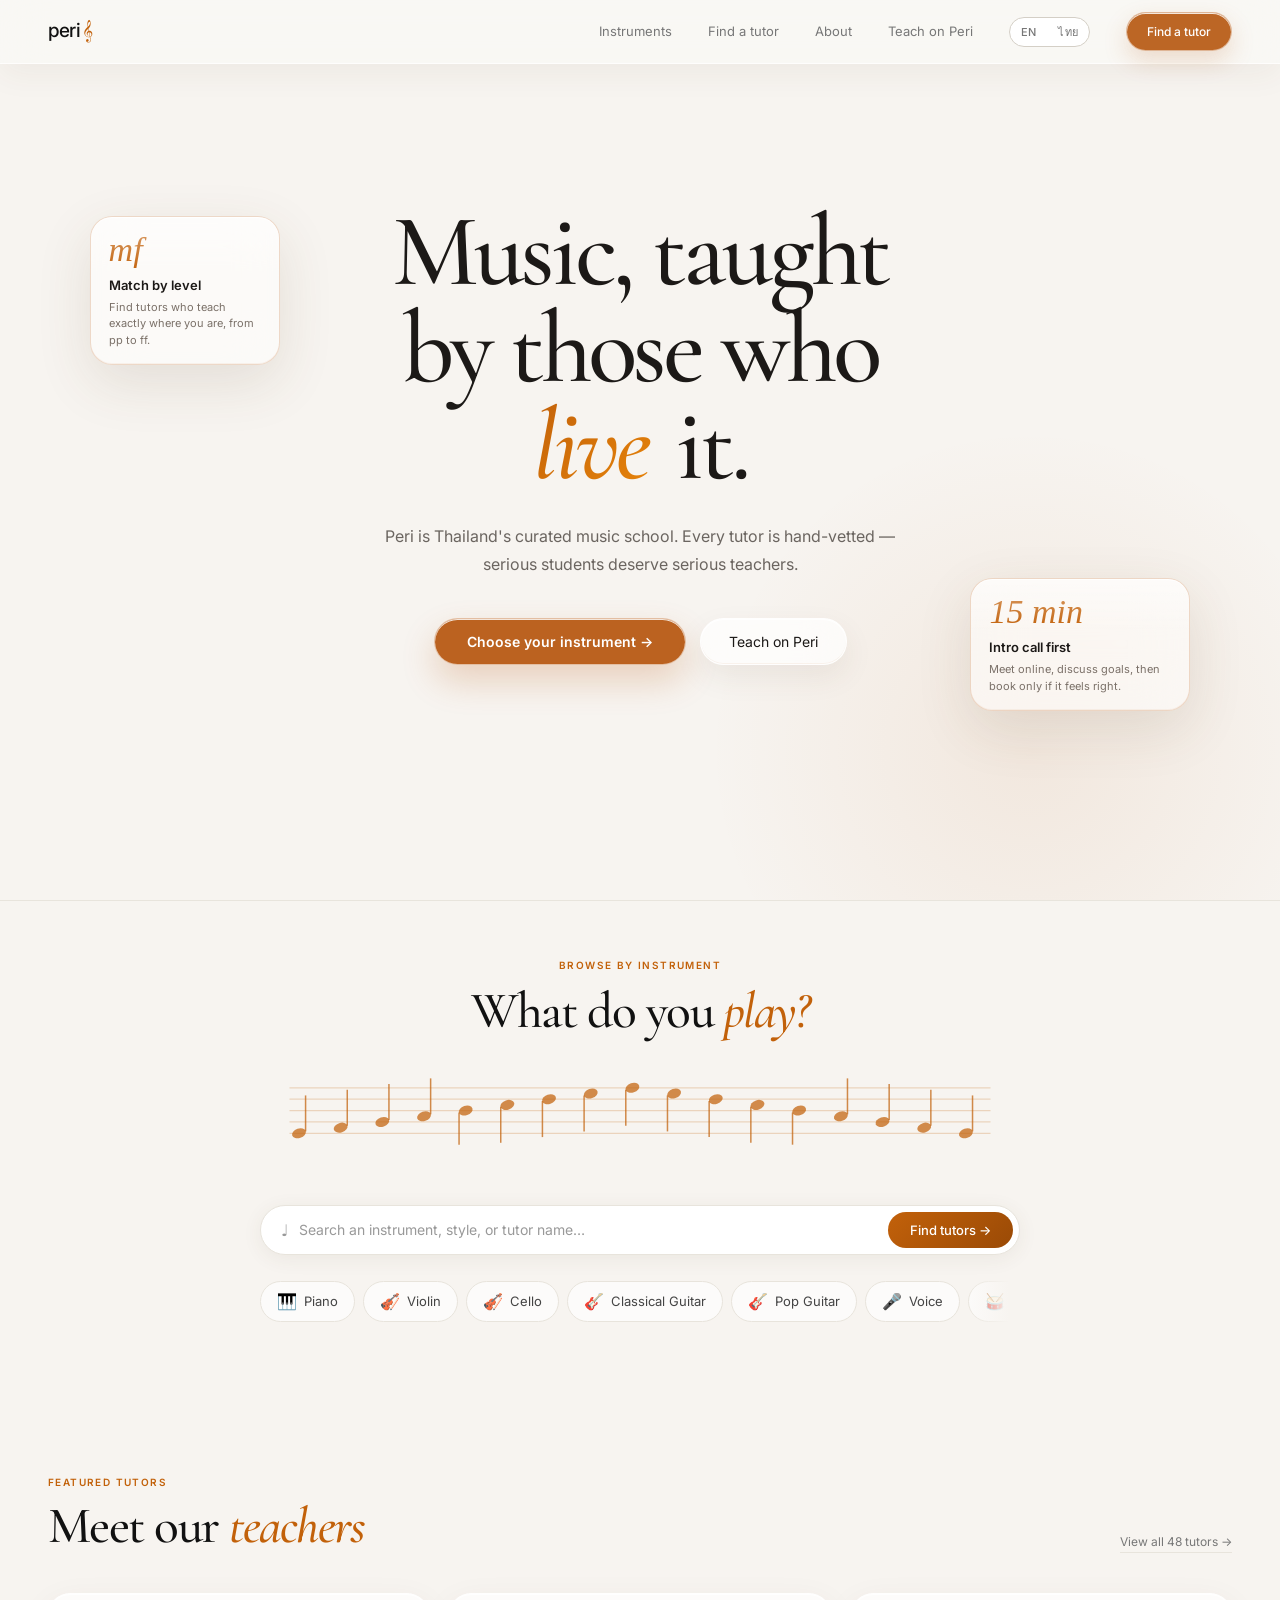
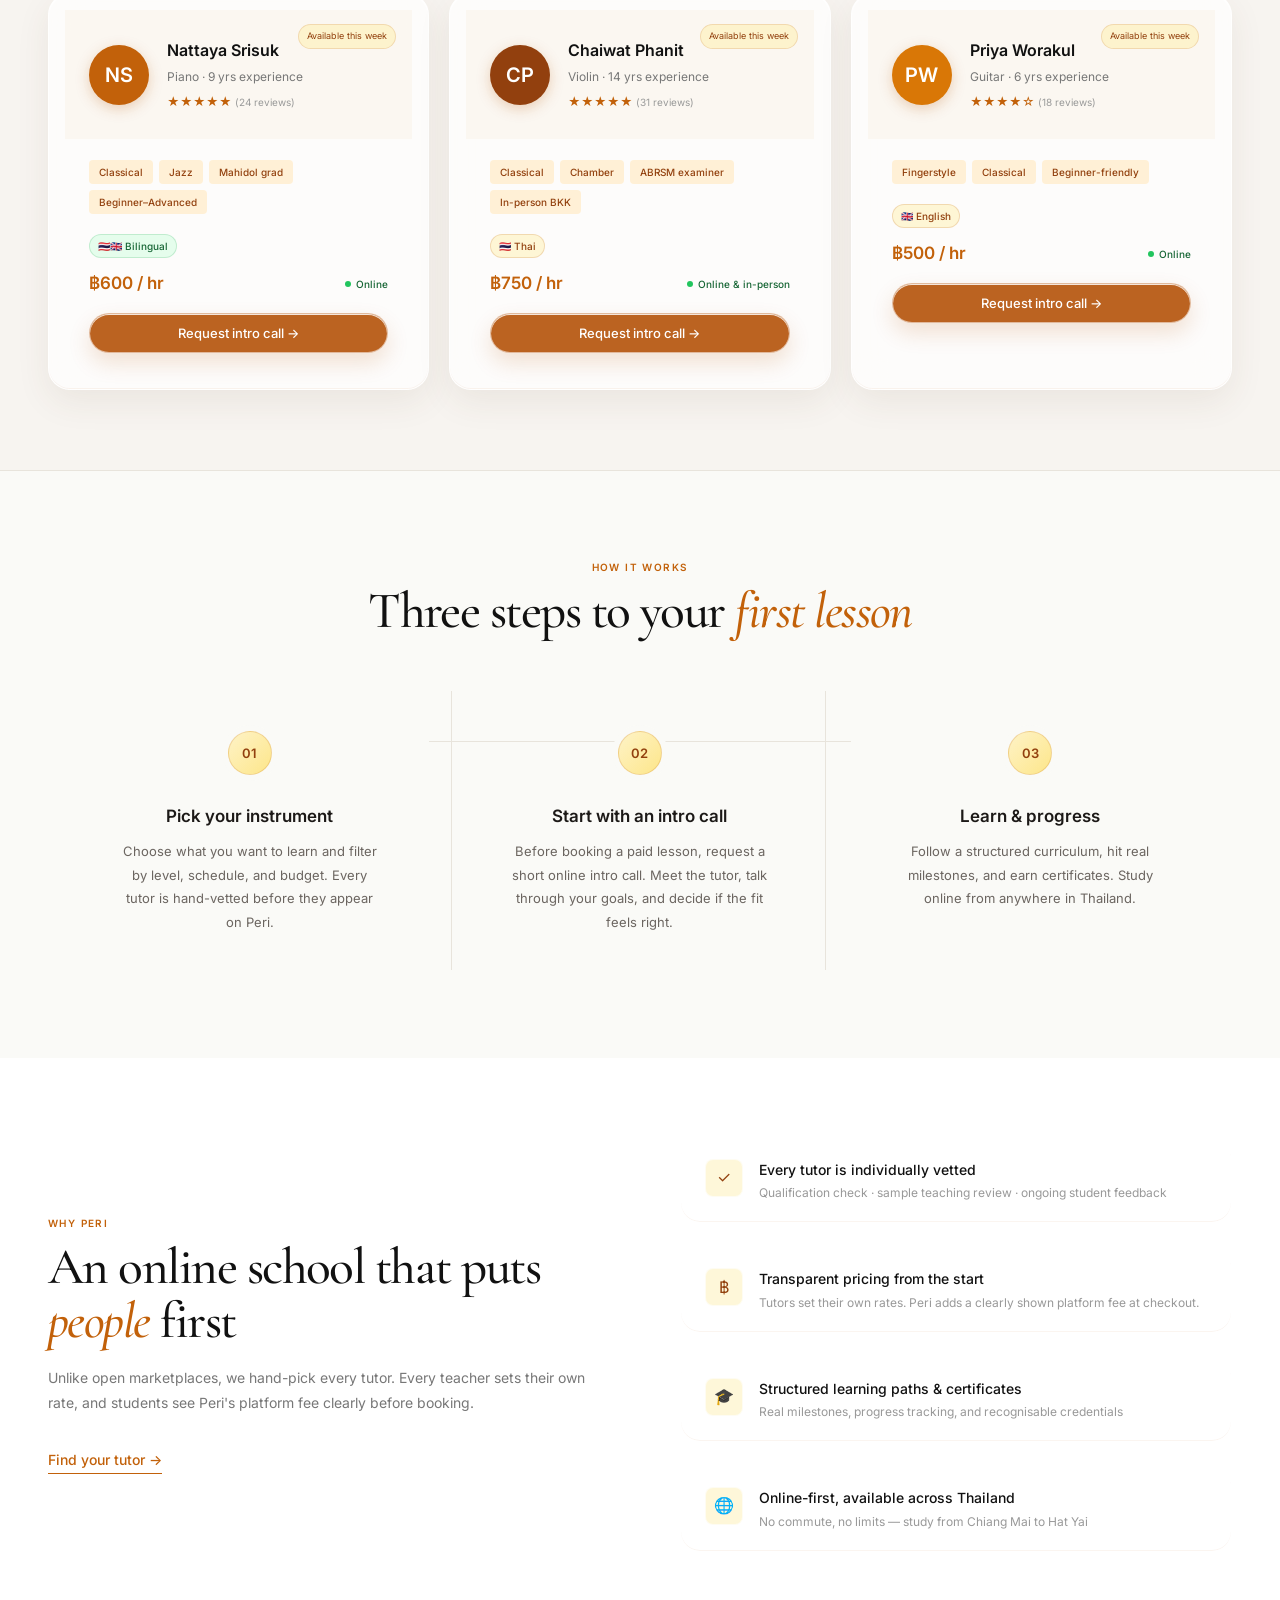
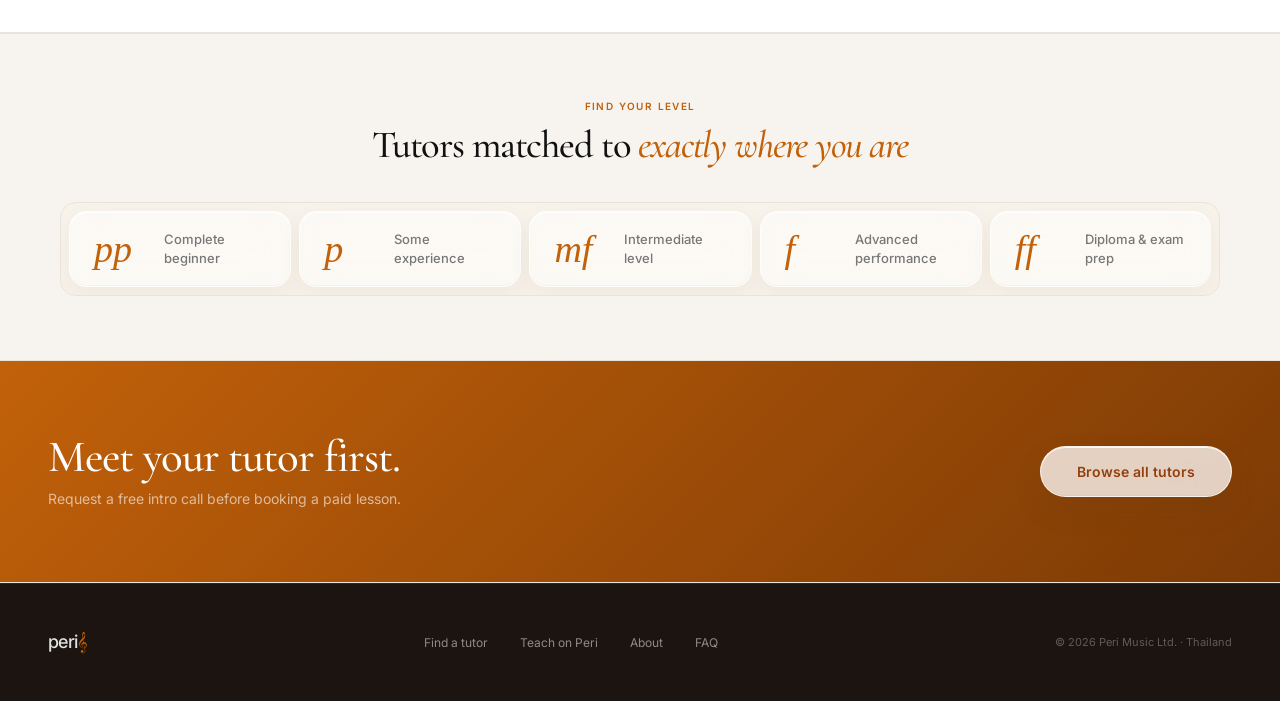
==== Music App/index.html @ 8caa7724 "Add files via upload Initial Peri mockup" ====
<!DOCTYPE html>
<html lang="en">
<head>
  <meta charset="UTF-8"/>
  <meta name="viewport" content="width=device-width, initial-scale=1.0"/>
  <title>Peri — Online Music Tutoring in Thailand</title>
  <link rel="stylesheet" href="peri.css"/>
  <style>

    /* ─── RESET & BASE ─── */
    * { box-sizing: border-box; margin: 0; padding: 0; }
    :root {
      --glass-bg: rgba(255,255,255,0.54);
      --glass-bg-strong: rgba(255,255,255,0.72);
      --glass-border: rgba(255,255,255,0.72);
      --glass-amber: rgba(180,83,9,0.18);
      --glass-shadow: 0 18px 55px rgba(92,64,37,0.12);
      --glass-inner: inset 0 1px 0 rgba(255,255,255,0.84), inset 0 -1px 0 rgba(180,83,9,0.06);
    }

    /* ─── NAV ─── */
    .nav {
      position: fixed; top: 0; left: 0; right: 0; z-index: 100;
      height: 64px; display: flex; align-items: center;
      padding: 0 48px;
      background: rgba(250,250,247,0.70);
      backdrop-filter: blur(22px) saturate(1.25);
      -webkit-backdrop-filter: blur(22px) saturate(1.25);
      border-bottom: 0.5px solid rgba(255,255,255,0.72);
      box-shadow: 0 10px 32px rgba(92,64,37,0.06);
    }
    .nav-inner {
      max-width: 1280px; margin: 0 auto; width: 100%;
      display: flex; align-items: center; gap: 36px;
    }
    .nav-logo {
      font-size: 19px; font-weight: 500; letter-spacing: -0.04em;
      color: var(--dark); margin-right: auto;
      display: flex; align-items: center; gap: 2px;
    }
    .nav-logo .clef { color: var(--amber); }
    .nav-link { font-size: 13px; color: var(--text-3); transition: color 0.15s; }
    .nav-link:hover, .nav-link.active { color: var(--text); }
    .nav-cta {
      font-size: 12px; font-weight: 500; padding: 9px 20px;
      border-radius: 999px; background: rgba(180,83,9,0.88); color: #fff;
      border: 0.5px solid rgba(255,255,255,0.52);
      box-shadow: var(--glass-inner), 0 10px 24px rgba(180,83,9,0.18);
      transition: opacity 0.15s, transform 0.15s;
    }
    .nav-cta:hover { opacity: 0.9; transform: translateY(-1px); }

    /* ─── TUTOR LANGUAGE BADGE ─── */
    .tc-lang-badge {
      display: inline-flex; align-items: center; gap: 4px;
      font-size: 10px; font-weight: 500; padding: 3px 8px;
      border-radius: 999px;
      background: rgba(254,243,199,0.72); color: var(--amber-text);
      border: 0.5px solid rgba(180,83,9,0.18);
    }
    .tc-lang-badge.bilingual { background: rgba(220,252,231,0.72); color: #166534; border-color: rgba(22,163,74,0.18); }

    /* ─── HERO ─── */
    .hero {
      min-height: 100vh;
      background: #F7F4F0;
      display: flex; flex-direction: column;
      position: relative; overflow: hidden;
    }
    /* amber radial glow */
    .hero::after {
      content: '';
      position: absolute; bottom: -200px; right: -100px;
      width: 700px; height: 700px; border-radius: 50%;
      background: radial-gradient(circle, rgba(180,83,9,0.08) 0%, transparent 65%);
      pointer-events: none;
    }
    /* floating note background */
    .hero-notes-bg {
      position: absolute; inset: 0; pointer-events: none; overflow: hidden; z-index: 0;
    }
    .hero-note {
      position: absolute;
      font-family: serif;
      color: #B45309;
      opacity: 0;
      animation: floatNote linear infinite;
      user-select: none;
    }
    @keyframes floatNote {
      0%   { transform: translateY(0)   rotate(0deg);   opacity: 0; }
      10%  { opacity: 1; }
      90%  { opacity: 0.6; }
      100% { transform: translateY(-110vh) rotate(20deg); opacity: 0; }
    }

    .hero-body {
      flex: 1; display: flex; align-items: center; justify-content: center;
      padding: 100px 80px 60px;
      text-align: center;
      position: relative; z-index: 1;
    }
    .hero-content { max-width: 760px; }
    .hero-float {
      position: absolute; z-index: 1;
      background: var(--glass-bg);
      backdrop-filter: blur(26px) saturate(1.28);
      -webkit-backdrop-filter: blur(26px) saturate(1.28);
      border: 0.5px solid rgba(180,83,9,0.2);
      border-radius: 22px;
      padding: 16px 18px;
      box-shadow: var(--glass-shadow), var(--glass-inner);
      color: #1C1917;
      overflow: hidden;
    }
    .hero-float::before {
      content: '';
      position: absolute; inset: 0 0 auto 0; height: 38%;
      background: linear-gradient(180deg, rgba(255,255,255,0.48), rgba(255,255,255,0));
      pointer-events: none;
    }
    .hero-float.one { left: clamp(24px, 7vw, 110px); top: 24%; width: 190px; }
    .hero-float.two { right: clamp(24px, 7vw, 110px); bottom: 21%; width: 220px; }
    .hero-float-k {
      font-family: 'Times New Roman', Times, serif;
      font-size: 34px; color: var(--amber); font-style: italic; line-height: 1;
      margin-bottom: 8px;
    }
    .hero-float-t { font-size: 13px; font-weight: 600; margin-bottom: 3px; }
    .hero-float-d { font-size: 11px; color: #7A7068; line-height: 1.5; }
    .hero-eyebrow {
      display: flex; align-items: center; justify-content: center; gap: 12px;
      font-size: 11px; letter-spacing: 0.18em; text-transform: uppercase;
      color: var(--amber); margin-bottom: 28px;
    }
    .hero-eyebrow-line { width: 32px; height: 1px; background: var(--amber); }
    .hero-h1 {
      font-family: 'Cormorant Garamond', serif;
      font-size: clamp(4rem, 8vw, 7rem);
      font-weight: 500; letter-spacing: -0.04em; line-height: 0.95;
      color: #1C1917; margin-bottom: 28px;
    }
    .hero-sub {
      font-size: 16px; color: #6B6560; line-height: 1.75;
      max-width: 520px; margin: 0 auto 40px;
    }
    .hero-actions { display: flex; gap: 14px; align-items: center; justify-content: center; }
    .hero-btn-primary {
      padding: 14px 32px; background: rgba(180,83,9,0.9); color: #fff;
      border-radius: 999px; font-size: 14px; font-weight: 600;
      border: 0.5px solid rgba(255,255,255,0.58); cursor: pointer; font-family: 'Inter', sans-serif;
      box-shadow: var(--glass-inner), 0 16px 34px rgba(180,83,9,0.22);
      transition: background 0.15s, transform 0.15s, box-shadow 0.15s;
    }
    .hero-btn-primary:hover { background: #92400E; transform: translateY(-2px); box-shadow: var(--glass-inner), 0 20px 42px rgba(180,83,9,0.26); }
    .hero-btn-ghost {
      padding: 14px 28px; color: #1C1917; font-size: 14px;
      border: 0.5px solid var(--glass-border); border-radius: 999px;
      background: var(--glass-bg-strong); cursor: pointer; font-family: 'Inter', sans-serif;
      backdrop-filter: blur(18px) saturate(1.18);
      -webkit-backdrop-filter: blur(18px) saturate(1.18);
      box-shadow: var(--glass-inner), 0 12px 30px rgba(92,64,37,0.08);
      transition: background 0.15s, border-color 0.15s, transform 0.15s;
    }
    .hero-btn-ghost:hover { background: rgba(255,255,255,0.84); border-color: rgba(180,83,9,0.22); transform: translateY(-2px); }
    /* animated stat ticker */
    .hero-proof {
      margin-top: 28px;
      height: 44px;
      position: relative;
      overflow: hidden;
    }
    .stat-slide {
      position: absolute; left: 0; right: 0;
      display: flex; flex-direction: column; align-items: center;
      opacity: 0;
      animation: statCycle 16s infinite;
    }
    .stat-slide:nth-child(1) { animation-delay: 0s; }
    .stat-slide:nth-child(2) { animation-delay: 4s; }
    .stat-slide:nth-child(3) { animation-delay: 8s; }
    .stat-slide:nth-child(4) { animation-delay: 12s; }
    @keyframes statCycle {
      0%   { opacity: 0; transform: translateY(8px); }
      6%   { opacity: 1; transform: translateY(0); }
      22%  { opacity: 1; transform: translateY(0); }
      28%  { opacity: 0; transform: translateY(-8px); }
      100% { opacity: 0; transform: translateY(-8px); }
    }
    .stat-number {
      font-family: 'Cormorant Garamond', serif;
      font-size: 1.5rem; font-weight: 600; letter-spacing: -0.03em;
      color: var(--amber); line-height: 1;
    }
    .stat-label {
      font-size: 10px; color: var(--text-4);
      letter-spacing: 0.09em; text-transform: uppercase; margin-top: 3px;
    }

    /* ─── DYNAMICS STRIP ─── */
    .dyn-strip {
      display: flex; border-bottom: 0.5px solid var(--border);
      background: #F7F2EA;
      padding: 8px;
      gap: 8px;
    }
    .dyn {
      flex: 1; padding: 18px 24px;
      border: 0.5px solid var(--glass-border);
      border-radius: 18px;
      background: var(--glass-bg);
      backdrop-filter: blur(18px) saturate(1.18);
      -webkit-backdrop-filter: blur(18px) saturate(1.18);
      box-shadow: var(--glass-inner), 0 8px 22px rgba(92,64,37,0.05);
      display: flex; align-items: center; gap: 28px;
      text-decoration: none; color: inherit;
      transition: background 0.15s, transform 0.15s, border-color 0.15s;
      cursor: pointer;
    }
    .dyn:hover { background: rgba(255,255,255,0.78); border-color: rgba(180,83,9,0.24); transform: translateY(-2px); }
    .dyn-mark {
      font-family: 'Times New Roman', Times, serif;
      font-size: 38px; font-weight: 400; color: var(--amber); font-style: italic; min-width: 42px;
      line-height: 1;
    }
    .dyn-text { font-size: 13px; font-weight: 500; color: var(--text-3); line-height: 1.45; }

    /* ─── SECTION STRUCTURE ─── */
    .s { padding: 80px 48px; }
    .s-sm { padding: 48px 48px; }
    .wrap { max-width: 1280px; margin: 0 auto; }
    .s-label {
      font-size: 10px; font-weight: 600; letter-spacing: 0.14em;
      text-transform: uppercase; color: var(--amber); margin-bottom: 10px;
    }
    .s-title {
      font-family: 'Cormorant Garamond', serif;
      font-size: clamp(2.4rem, 4vw, 3.4rem);
      font-weight: 500; letter-spacing: -0.03em; line-height: 1.05;
    }
    .s-title em { font-style: italic; color: var(--amber); }
    .s-head {
      display: flex; justify-content: space-between; align-items: flex-end;
      margin-bottom: 40px;
    }
    .s-link {
      font-size: 12px; color: var(--text-3); border-bottom: 0.5px solid var(--border);
      padding-bottom: 1px; transition: color 0.15s, border-color 0.15s;
    }
    .s-link:hover { color: var(--amber); border-color: var(--amber); }

    /* ─── INSTRUMENT SEARCH ─── */
    .inst-search-wrap {
      display: flex; align-items: center;
      background: #fff;
      border: 1px solid var(--border);
      border-radius: 999px;
      padding: 6px 6px 6px 20px;
      gap: 10px;
      box-shadow: 0 4px 20px rgba(92,64,37,0.07);
      transition: border-color 0.2s, box-shadow 0.2s;
      margin-bottom: 22px;
    }
    .inst-search-wrap:focus-within {
      border-color: var(--amber);
      box-shadow: 0 4px 24px rgba(180,83,9,0.12);
    }
    .inst-search-icon {
      font-size: 16px; color: var(--text-4); flex-shrink: 0; line-height: 1;
    }
    .inst-search-input {
      flex: 1; border: none; outline: none; background: transparent;
      font-size: 14px; font-family: 'Inter', sans-serif;
      color: var(--text);
    }
    .inst-search-input::placeholder { color: var(--text-4); }
    .inst-search-btn {
      padding: 10px 22px; border-radius: 999px;
      background: linear-gradient(135deg, #C2610A 0%, #9A4A06 100%); color: #fff;
      font-size: 13px; font-weight: 500; font-family: 'Inter', sans-serif;
      border: none; cursor: pointer; white-space: nowrap;
      transition: all 0.15s;
      flex-shrink: 0;
    }
    .inst-search-btn:hover { background: linear-gradient(135deg, #9A4A06 0%, #7A3804 100%); transform: scale(1.02); }

    /* ─── MUSIC STAFF DECORATION ─── */
    .staff-deco {
      margin: 0 0 30px;
      overflow: visible;
    }
    .staff-note {
      animation: noteBob 2.6s ease-in-out infinite;
      transform-origin: center bottom;
    }
    .staff-note.n1  { animation-delay: 0.00s; }
    .staff-note.n2  { animation-delay: 0.18s; }
    .staff-note.n3  { animation-delay: 0.36s; }
    .staff-note.n4  { animation-delay: 0.54s; }
    .staff-note.n5  { animation-delay: 0.72s; }
    .staff-note.n6  { animation-delay: 0.90s; }
    .staff-note.n7  { animation-delay: 1.08s; }
    .staff-note.n8  { animation-delay: 1.26s; }
    .staff-note.n9  { animation-delay: 1.44s; }
    .staff-note.n10 { animation-delay: 1.62s; }
    .staff-note.n11 { animation-delay: 1.80s; }
    .staff-note.n12 { animation-delay: 1.98s; }
    .staff-note.n13 { animation-delay: 2.16s; }
    .staff-note.n14 { animation-delay: 2.34s; }
    .staff-note.n15 { animation-delay: 2.52s; }
    .staff-note.n16 { animation-delay: 2.70s; }
    .staff-note.n17 { animation-delay: 2.88s; }
    @keyframes noteBob {
      0%, 100% { transform: translateY(0px); }
      50%       { transform: translateY(-4px); }
    }

    /* instrument emoji slidebar */
    .inst-slide-outer {
      position: relative;
    }
    .inst-slide-outer::before,
    .inst-slide-outer::after {
      content: '';
      position: absolute; top: 0; bottom: 0; width: 56px;
      pointer-events: none; z-index: 2;
      transition: opacity 0.2s;
    }
    .inst-slide-outer::before {
      left: 0;
      background: linear-gradient(to right, #F7F4F0 20%, transparent);
      opacity: 0;
    }
    .inst-slide-outer::after {
      right: 0;
      background: linear-gradient(to left, #F7F4F0 20%, transparent);
      opacity: 0;
    }
    .inst-slide-outer.fade-left::before  { opacity: 1; }
    .inst-slide-outer.fade-right::after  { opacity: 1; }
    .inst-slide {
      display: flex; gap: 8px;
      overflow-x: auto; padding: 4px 0 8px;
      scrollbar-width: none;
      cursor: grab;
      user-select: none;
    }
    .inst-slide::-webkit-scrollbar { display: none; }
    .inst-slide:active { cursor: grabbing; }
    .inst-chip {
      display: flex; align-items: center; gap: 7px;
      padding: 9px 16px; border-radius: 999px;
      border: 1px solid var(--border);
      background: rgba(255,255,255,0.7);
      font-size: 13px; font-family: 'Inter', sans-serif;
      color: var(--text-2); white-space: nowrap;
      text-decoration: none;
      transition: background 0.16s, border-color 0.16s, transform 0.16s, box-shadow 0.16s;
      flex-shrink: 0;
    }
    .inst-chip:hover {
      background: #fff;
      border-color: rgba(180,83,9,0.28);
      transform: translateY(-2px);
      box-shadow: 0 6px 18px rgba(180,83,9,0.09);
      color: var(--text);
    }
    .inst-chip-emoji { font-size: 16px; line-height: 1; }

    /* ─── TUTOR CARDS ─── */
    .tutors-grid {
      display: grid; grid-template-columns: repeat(3, 1fr); gap: 20px;
    }
    .tc {
      background: var(--glass-bg-strong);
      border: 0.5px solid var(--glass-border);
      border-radius: 22px; overflow: hidden;
      cursor: pointer; display: block;
      transition: transform 0.2s, box-shadow 0.2s, border-color 0.2s;
      backdrop-filter: blur(18px) saturate(1.18);
      -webkit-backdrop-filter: blur(18px) saturate(1.18);
      box-shadow: var(--glass-inner), 0 12px 34px rgba(92,64,37,0.08);
    }
    .tc:hover {
      transform: translateY(-5px);
      box-shadow: var(--glass-inner), 0 22px 50px rgba(92,64,37,0.14);
      border-color: rgba(180,83,9,0.28);
    }
    .tc-head {
      background: rgba(249,244,236,0.66);
      padding: 28px 24px;
      border-bottom: 0.5px solid rgba(255,255,255,0.62);
      display: flex; align-items: center; gap: 18px;
      position: relative;
    }
    .tc-head::after {
      content: 'Available this week';
      position: absolute; top: 14px; right: 16px;
      font-size: 9px; color: var(--amber-text);
      background: rgba(254,243,199,0.85);
      border: 0.5px solid rgba(180,83,9,0.16);
      border-radius: 999px; padding: 4px 8px;
    }
    .tc-av {
      width: 60px; height: 60px; border-radius: 50%;
      background: var(--amber); color: #fff;
      display: flex; align-items: center; justify-content: center;
      font-size: 20px; font-weight: 600; flex-shrink: 0;
      box-shadow: 0 4px 14px rgba(180,83,9,0.25);
    }
    .tc-headinfo {}
    .tc-name {
      font-size: 16px; font-weight: 600; color: var(--text);
      margin-bottom: 3px;
    }
    .tc-inst-label { font-size: 12px; color: var(--text-3); margin-bottom: 6px; }
    .tc-stars { font-size: 12px; color: var(--amber); }
    .tc-reviews { font-size: 10px; color: var(--text-4); }
    .tc-body { padding: 20px 24px; }
    .tc-tags { display: flex; gap: 6px; flex-wrap: wrap; margin-bottom: 18px; }
    .tc-tag {
      font-size: 10px; padding: 4px 10px; border-radius: 4px;
      background: var(--amber-pale); color: var(--amber-text); font-weight: 500;
    }
    .tc-footer {
      display: flex; justify-content: space-between; align-items: center;
    }
    .tc-price { font-size: 17px; font-weight: 600; color: var(--amber); }
    .tc-pill {
      display: flex; align-items: center; gap: 5px;
      font-size: 10px; color: #166534; font-weight: 500;
    }
    .tc-dot { width: 6px; height: 6px; border-radius: 50%; background: #22C55E; }
    .tc-cta {
      display: block; width: 100%; margin-top: 16px; padding: 11px;
      background: rgba(180,83,9,0.9); color: #fff; border-radius: 999px;
      font-size: 13px; font-weight: 500; text-align: center;
      border: 0.5px solid rgba(255,255,255,0.55); cursor: pointer; font-family: 'Inter', sans-serif;
      box-shadow: var(--glass-inner), 0 10px 22px rgba(180,83,9,0.16);
      transition: opacity 0.15s, transform 0.15s;
    }
    .tc-cta:hover { opacity: 0.92; transform: translateY(-1px); }

    /* hidden tutor card */
    .tc[data-hidden="true"] { display: none; }

    /* ─── HOW IT WORKS ─── */
    .how-section {
      background: var(--bg); padding: 88px 48px;
      text-align: center;
    }
    .how-section .wrap { max-width: 1120px; }
    .how-section .s-label { text-align: center; }
    .how-section .s-title { text-align: center; }
    .how-grid {
      display: grid; grid-template-columns: repeat(3,1fr); gap: 2px;
      margin: 52px auto 0;
      position: relative;
    }
    .how-grid::before {
      content: '';
      position: absolute; top: 50px; left: calc(33.33% - 24px); right: calc(33.33% - 24px);
      height: 1px; background: var(--border);
      pointer-events: none;
    }
    .hc {
      padding: 40px 32px 36px;
      background: transparent;
      text-align: center;
      display: flex; flex-direction: column; align-items: center; justify-content: flex-start;
      transition: transform 0.2s;
    }
    .hc:hover { transform: translateY(-4px); }
    .hc-num {
      width: 44px; height: 44px;
      display: flex; align-items: center; justify-content: center;
      font-family: 'Inter', sans-serif;
      font-size: 13px; font-weight: 600; color: var(--amber-text);
      background: linear-gradient(135deg, #FEF3C7, #FDE68A);
      border: 1px solid rgba(180,83,9,0.18);
      border-radius: 999px;
      line-height: 1; margin: 0 auto 28px;
      position: relative; z-index: 1;
      box-shadow: 0 0 0 6px var(--bg);
    }
    .hc-title { font-size: 17px; font-weight: 600; color: #1C1917; margin-bottom: 10px; }
    .hc-body { font-size: 13px; color: #6B6560; line-height: 1.8; max-width: 260px; margin: 0 auto; }

    /* ─── WHY PERI ─── */
    .why-cards { display: flex; flex-direction: column; gap: 12px; }
    .why-card {
      background: var(--glass-bg-strong); border: 0.5px solid var(--glass-border);
      border-radius: 20px; padding: 20px 24px;
      display: flex; gap: 16px; align-items: flex-start;
      backdrop-filter: blur(16px) saturate(1.16);
      -webkit-backdrop-filter: blur(16px) saturate(1.16);
      box-shadow: var(--glass-inner);
      transition: border-color 0.18s, box-shadow 0.18s, transform 0.18s;
    }
    .why-card:hover { border-color: rgba(180,83,9,0.25); box-shadow: var(--glass-inner), 0 14px 30px rgba(92,64,37,0.09); transform: translateY(-2px); }
    .why-icon {
      width: 38px; height: 38px; border-radius: 8px;
      background: rgba(254,243,199,0.68); color: var(--amber-text);
      border: 0.5px solid rgba(255,255,255,0.66);
      display: flex; align-items: center; justify-content: center;
      font-size: 16px; flex-shrink: 0;
    }
    .why-t { font-size: 14px; font-weight: 500; margin-bottom: 3px; }
    .why-d { font-size: 12px; color: var(--text-4); line-height: 1.5; }
    .why-layout {
      display: grid; grid-template-columns: 1fr 1fr; gap: 80px; align-items: center;
    }

    /* ─── CTA BAND ─── */
    .cta-band {
      background: linear-gradient(135deg, #C2610A 0%, #7C3A05 100%); padding: 72px 48px;
    }
    .cta-inner {
      max-width: 1280px; margin: 0 auto;
      display: flex; align-items: center; justify-content: space-between; gap: 48px;
    }
    .cta-t {
      font-family: 'Cormorant Garamond', serif;
      font-size: clamp(2rem, 3.5vw, 2.8rem);
      font-weight: 500; color: #fff; letter-spacing: -0.02em; line-height: 1.1;
    }
    .cta-s { font-size: 14px; color: rgba(255,255,255,0.6); margin-top: 6px; }
    .cta-btn {
      padding: 16px 36px; background: rgba(255,255,255,0.76); color: var(--amber-text);
      border-radius: 999px; font-size: 14px; font-weight: 600; white-space: nowrap;
      border: 0.5px solid rgba(255,255,255,0.72); cursor: pointer; font-family: 'Inter', sans-serif;
      flex-shrink: 0; transition: opacity 0.15s, transform 0.15s;
      backdrop-filter: blur(18px) saturate(1.18);
      -webkit-backdrop-filter: blur(18px) saturate(1.18);
      box-shadow: var(--glass-inner), 0 14px 30px rgba(92,64,37,0.12);
    }
    .cta-btn:hover { opacity: 0.92; transform: translateY(-2px); }

    /* ─── FOOTER ─── */
    footer {
      background: #1C1410; padding: 44px 48px;
      border-top: 0.5px solid rgba(255,255,255,0.08);
    }
    .footer-inner {
      max-width: 1280px; margin: 0 auto;
      display: flex; justify-content: space-between; align-items: center; gap: 24px;
      flex-wrap: wrap;
    }
    .foot-logo { font-size: 18px; font-weight: 500; letter-spacing: -0.04em; color: rgba(255,255,255,0.88); }
    .foot-logo .clef { color: var(--amber); }
    .foot-links { display: flex; gap: 32px; }
    .foot-link { font-size: 12px; color: rgba(255,255,255,0.5); transition: color 0.15s; }
    .foot-link:hover { color: rgba(255,255,255,0.88); }
    .foot-copy { font-size: 11px; color: rgba(255,255,255,0.3); }

    /* ─── RESPONSIVE ─── */
    @media (max-width: 1000px) {
      .hero-h1 { font-size: clamp(3rem, 7vw, 5rem); }
      .hero-float { display: none; }
    }
    @media (max-width: 900px) {
      .tutors-grid { grid-template-columns: 1fr 1fr; }
      .how-grid { grid-template-columns: 1fr; }
      .hc { border-right: 0.5px solid var(--border); }
      .why-layout { grid-template-columns: 1fr; gap: 40px; }
      .cta-inner { flex-direction: column; align-items: flex-start; }
    }
    @media (max-width: 600px) {
      .s { padding: 56px 24px; }
      .hero-body { padding: 90px 24px 40px; }
      .hero-actions { flex-direction: column; align-items: stretch; }
      .hero-btn-primary, .hero-btn-ghost { width: 100%; }
      .dyn-strip { flex-direction: column; padding: 8px 24px; }
      .tutors-grid { grid-template-columns: 1fr; }
    }
  </style>
</head>
<body>

<!-- NAV -->
<nav class="nav" id="mainNav">
  <div class="nav-inner">
    <a href="index.html" class="nav-logo">peri<span class="clef">𝄞</span></a>
    <a href="tutors.html" class="nav-link" data-lang="nav.instru">Instruments</a>
    <a href="tutors.html" class="nav-link" data-lang="nav.tutors">Tutors</a>
    <a href="about.html" class="nav-link" data-lang="nav.about">About</a>
    <a href="teach.html" class="nav-link" data-lang="nav.teach">Teach on Peri</a>
    <div class="lang-toggle">
      <button class="lang-btn active" data-lang-switcher="en" onclick="window.Peri.setLang('en')">EN</button>
      <button class="lang-btn" data-lang-switcher="th" onclick="window.Peri.setLang('th')">ไทย</button>
    </div>
    <a href="tutors.html" class="nav-cta" data-lang="nav.cta.alt">Find a tutor</a>
  </div>
</nav>

<!-- ═══ HERO ═══ -->
<section class="hero">
  <div class="hero-notes-bg" id="heroBg"></div>
  <div class="hero-float one">
    <div class="hero-float-k" data-lang="idx.float1.k">mf</div>
    <div class="hero-float-t" data-lang="idx.float1.t">Match by level</div>
    <div class="hero-float-d" data-lang="idx.float1.d">Find tutors who teach exactly where you are, from pp to ff.</div>
  </div>
  <div class="hero-float two">
    <div class="hero-float-k" data-lang="idx.float2.k">15 min</div>
    <div class="hero-float-t" data-lang="idx.float2.t">Intro call first</div>
    <div class="hero-float-d" data-lang="idx.float2.d">Meet online, discuss goals, then book only if it feels right.</div>
  </div>
  <div class="hero-body">
    <div class="hero-content">
      <h1 class="hero-h1" data-lang-html="idx.hero.h1">
        Music, taught<br/>by those who<br/><em style="background: linear-gradient(135deg, #C2610A, #E8850A); -webkit-background-clip: text; -webkit-text-fill-color: transparent; background-clip: text; font-style: italic;">live</em> it.
      </h1>
      <p class="hero-sub" data-lang="idx.hero.sub">
        Peri is Thailand's curated music school. Every tutor is hand-vetted — serious students deserve serious teachers.
      </p>
      <div class="hero-actions">
        <button class="hero-btn-primary" onclick="location.href='tutors.html'" data-lang="idx.hero.cta1">Choose your instrument →</button>
        <button class="hero-btn-ghost" onclick="location.href='teach.html'" data-lang="idx.hero.cta2">Teach on Peri</button>
      </div>
      <div class="hero-proof">
        <div class="stat-slide">
          <span class="stat-number" data-lang="idx.stat1.n">11</span>
          <span class="stat-label" data-lang="idx.stat1.l">instruments offered</span>
        </div>
        <div class="stat-slide">
          <span class="stat-number" data-lang="idx.stat2.n">100%</span>
          <span class="stat-label" data-lang="idx.stat2.l">tutors hand-vetted</span>
        </div>
        <div class="stat-slide">
          <span class="stat-number" data-lang="idx.stat3.n">15 min</span>
          <span class="stat-label" data-lang="idx.stat3.l">free intro call, no commitment</span>
        </div>
        <div class="stat-slide">
          <span class="stat-number" data-lang="idx.stat4.n">pp → ff</span>
          <span class="stat-label" data-lang="idx.stat4.l">matched to your level</span>
        </div>
      </div>
    </div>
  </div>

</section>


<!-- ═══ INSTRUMENTS ═══ -->
<section id="instruments" style="padding: 56px 48px 64px; background: #F7F4F0; border-top: 0.5px solid var(--border);">
  <div class="wrap" style="max-width: 760px; text-align: center;">
    <p class="s-label" style="margin-bottom:12px;" data-lang="idx.inst.label">Browse by instrument</p>
    <h2 class="s-title" style="margin-bottom:28px;" data-lang-html="idx.inst.title">What do you <em>play?</em></h2>

    <!-- Music Staff -->
    <div class="staff-deco" aria-hidden="true">
      <!--
        Staff layout (treble clef):
          Line 5 (top) = F5  y=22
          Space 4      = E5  y=28
          Line 4       = D5  y=34
          Space 3      = C5  y=40
          Line 3 (mid) = B4  y=46
          Space 2      = A4  y=52
          Line 2       = G4  y=58  ← treble clef G-loop wraps here
          Space 1      = F4  y=64
          Line 1 (bot) = E4  y=70
        Stem UP  (note on/below G line): right side, going up 42px
        Stem DOWN (note above G line):   left side, going down 42px
      -->
      <svg viewBox="0 0 760 114" xmlns="http://www.w3.org/2000/svg"
           style="width:100%;max-width:720px;height:auto;display:block;margin:0 auto;">

        <!-- ── 5 staff lines ── -->
        <g stroke="#C2610A" stroke-width="1.4" opacity="0.22">
          <line x1="10" y1="22" x2="750" y2="22"/>
          <line x1="10" y1="34" x2="750" y2="34"/>
          <line x1="10" y1="46" x2="750" y2="46"/>
          <line x1="10" y1="58" x2="750" y2="58"/>
          <line x1="10" y1="70" x2="750" y2="70"/>
        </g>


        <!--
          17 notes: E4 ascending stepwise to F5 (peak) then back down to E4
          Stem rule: y > 46 (below middle B4 line) → UP from right side
                     y ≤ 46 (on/above middle)       → DOWN from left side
          x spacing: ~44px apart, x=20 to x=724
        -->

        <!-- n1: E4 (line 1, y=70) → stem UP -->
        <g class="staff-note n1">
          <ellipse cx="20"  cy="70" rx="7.5" ry="5" fill="#C2610A" opacity="0.72" transform="rotate(-18,20,70)"/>
          <line x1="27"  y1="68" x2="27"  y2="30" stroke="#C2610A" stroke-width="1.6" opacity="0.72"/>
        </g>
        <!-- n2: F4 (space 1, y=64) → stem UP -->
        <g class="staff-note n2">
          <ellipse cx="64"  cy="64" rx="7.5" ry="5" fill="#C2610A" opacity="0.72" transform="rotate(-18,64,64)"/>
          <line x1="71"  y1="62" x2="71"  y2="24" stroke="#C2610A" stroke-width="1.6" opacity="0.72"/>
        </g>
        <!-- n3: G4 (line 2, y=58) → stem UP -->
        <g class="staff-note n3">
          <ellipse cx="108" cy="58" rx="7.5" ry="5" fill="#C2610A" opacity="0.72" transform="rotate(-18,108,58)"/>
          <line x1="115" y1="56" x2="115" y2="18" stroke="#C2610A" stroke-width="1.6" opacity="0.72"/>
        </g>
        <!-- n4: A4 (space 2, y=52) → stem UP -->
        <g class="staff-note n4">
          <ellipse cx="152" cy="52" rx="7.5" ry="5" fill="#C2610A" opacity="0.72" transform="rotate(-18,152,52)"/>
          <line x1="159" y1="50" x2="159" y2="12" stroke="#C2610A" stroke-width="1.6" opacity="0.72"/>
        </g>
        <!-- n5: B4 (line 3/middle, y=46) → stem DOWN -->
        <g class="staff-note n5">
          <ellipse cx="196" cy="46" rx="7.5" ry="5" fill="#C2610A" opacity="0.72" transform="rotate(-18,196,46)"/>
          <line x1="189" y1="48" x2="189" y2="82" stroke="#C2610A" stroke-width="1.6" opacity="0.72"/>
        </g>
        <!-- n6: C5 (space 3, y=40) → stem DOWN -->
        <g class="staff-note n6">
          <ellipse cx="240" cy="40" rx="7.5" ry="5" fill="#C2610A" opacity="0.72" transform="rotate(-18,240,40)"/>
          <line x1="233" y1="42" x2="233" y2="80" stroke="#C2610A" stroke-width="1.6" opacity="0.72"/>
        </g>
        <!-- n7: D5 (line 4, y=34) → stem DOWN -->
        <g class="staff-note n7">
          <ellipse cx="284" cy="34" rx="7.5" ry="5" fill="#C2610A" opacity="0.72" transform="rotate(-18,284,34)"/>
          <line x1="277" y1="36" x2="277" y2="74" stroke="#C2610A" stroke-width="1.6" opacity="0.72"/>
        </g>
        <!-- n8: E5 (space 4, y=28) → stem DOWN -->
        <g class="staff-note n8">
          <ellipse cx="328" cy="28" rx="7.5" ry="5" fill="#C2610A" opacity="0.72" transform="rotate(-18,328,28)"/>
          <line x1="321" y1="30" x2="321" y2="68" stroke="#C2610A" stroke-width="1.6" opacity="0.72"/>
        </g>
        <!-- n9: F5 (line 5/top, y=22) → stem DOWN — the peak! -->
        <g class="staff-note n9">
          <ellipse cx="372" cy="22" rx="7.5" ry="5" fill="#C2610A" opacity="0.72" transform="rotate(-18,372,22)"/>
          <line x1="365" y1="24" x2="365" y2="62" stroke="#C2610A" stroke-width="1.6" opacity="0.72"/>
        </g>
        <!-- n10: E5 (space 4, y=28) → stem DOWN -->
        <g class="staff-note n10">
          <ellipse cx="416" cy="28" rx="7.5" ry="5" fill="#C2610A" opacity="0.72" transform="rotate(-18,416,28)"/>
          <line x1="409" y1="30" x2="409" y2="68" stroke="#C2610A" stroke-width="1.6" opacity="0.72"/>
        </g>
        <!-- n11: D5 (line 4, y=34) → stem DOWN -->
        <g class="staff-note n11">
          <ellipse cx="460" cy="34" rx="7.5" ry="5" fill="#C2610A" opacity="0.72" transform="rotate(-18,460,34)"/>
          <line x1="453" y1="36" x2="453" y2="74" stroke="#C2610A" stroke-width="1.6" opacity="0.72"/>
        </g>
        <!-- n12: C5 (space 3, y=40) → stem DOWN -->
        <g class="staff-note n12">
          <ellipse cx="504" cy="40" rx="7.5" ry="5" fill="#C2610A" opacity="0.72" transform="rotate(-18,504,40)"/>
          <line x1="497" y1="42" x2="497" y2="80" stroke="#C2610A" stroke-width="1.6" opacity="0.72"/>
        </g>
        <!-- n13: B4 (line 3/middle, y=46) → stem DOWN -->
        <g class="staff-note n13">
          <ellipse cx="548" cy="46" rx="7.5" ry="5" fill="#C2610A" opacity="0.72" transform="rotate(-18,548,46)"/>
          <line x1="541" y1="48" x2="541" y2="82" stroke="#C2610A" stroke-width="1.6" opacity="0.72"/>
        </g>
        <!-- n14: A4 (space 2, y=52) → stem UP -->
        <g class="staff-note n14">
          <ellipse cx="592" cy="52" rx="7.5" ry="5" fill="#C2610A" opacity="0.72" transform="rotate(-18,592,52)"/>
          <line x1="599" y1="50" x2="599" y2="12" stroke="#C2610A" stroke-width="1.6" opacity="0.72"/>
        </g>
        <!-- n15: G4 (line 2, y=58) → stem UP -->
        <g class="staff-note n15">
          <ellipse cx="636" cy="58" rx="7.5" ry="5" fill="#C2610A" opacity="0.72" transform="rotate(-18,636,58)"/>
          <line x1="643" y1="56" x2="643" y2="18" stroke="#C2610A" stroke-width="1.6" opacity="0.72"/>
        </g>
        <!-- n16: F4 (space 1, y=64) → stem UP -->
        <g class="staff-note n16">
          <ellipse cx="680" cy="64" rx="7.5" ry="5" fill="#C2610A" opacity="0.72" transform="rotate(-18,680,64)"/>
          <line x1="687" y1="62" x2="687" y2="24" stroke="#C2610A" stroke-width="1.6" opacity="0.72"/>
        </g>
        <!-- n17: E4 (line 1, y=70) → stem UP -->
        <g class="staff-note n17">
          <ellipse cx="724" cy="70" rx="7.5" ry="5" fill="#C2610A" opacity="0.72" transform="rotate(-18,724,70)"/>
          <line x1="731" y1="68" x2="731" y2="30" stroke="#C2610A" stroke-width="1.6" opacity="0.72"/>
        </g>


      </svg>
    </div>

    <!-- Search bar -->
    <div class="inst-search-wrap">
      <span class="inst-search-icon">♩</span>
      <input
        class="inst-search-input"
        id="instSearch"
        type="text"
        placeholder="Search an instrument, style, or tutor name…"
        data-lang-ph="idx.inst.ph"
        onkeydown="if(event.key==='Enter') location.href='tutors.html'"
      />
      <button class="inst-search-btn" onclick="location.href='tutors.html'" data-lang="idx.inst.btn">Find tutors →</button>
    </div>

    <!-- Emoji instrument slidebar -->
    <div class="inst-slide-outer">
      <div class="inst-slide" id="instSlide">
        <a href="tutors.html" class="inst-chip"><span class="inst-chip-emoji">🎹</span><span data-lang="inst.piano">Piano</span></a>
        <a href="tutors.html" class="inst-chip"><span class="inst-chip-emoji">🎻</span><span data-lang="inst.violin">Violin</span></a>
        <a href="tutors.html" class="inst-chip"><span class="inst-chip-emoji">🎻</span><span data-lang="inst.cello">Cello</span></a>
        <a href="tutors.html" class="inst-chip"><span class="inst-chip-emoji">🎸</span><span data-lang="inst.cguitar">Classical Guitar</span></a>
        <a href="tutors.html" class="inst-chip"><span class="inst-chip-emoji">🎸</span><span data-lang="inst.pguitar">Pop Guitar</span></a>
        <a href="tutors.html" class="inst-chip"><span class="inst-chip-emoji">🎤</span><span data-lang="inst.voice">Voice</span></a>
        <a href="tutors.html" class="inst-chip"><span class="inst-chip-emoji">🥁</span><span data-lang="inst.drums">Drums</span></a>
        <a href="tutors.html" class="inst-chip"><span class="inst-chip-emoji">🎷</span><span data-lang="inst.sax">Saxophone</span></a>
        <a href="tutors.html" class="inst-chip"><span class="inst-chip-emoji">🎺</span><span data-lang="inst.trumpet">Trumpet</span></a>
        <a href="tutors.html" class="inst-chip"><span class="inst-chip-emoji">🪈</span><span data-lang="inst.flute">Flute</span></a>
        <a href="tutors.html" class="inst-chip"><span class="inst-chip-emoji">📝</span><span data-lang="inst.theory">Music Theory</span></a>
      </div>
    </div>
  </div>
</section>

<!-- ═══ TUTORS ═══ -->
<section class="s" id="tutors" style="background:#F7F4F0; border-bottom:0.5px solid var(--border);">
  <div class="wrap">
    <div class="s-head">
      <div>
        <p class="s-label" id="tutors-label" data-lang="idx.tut.label">Featured tutors</p>
        <h2 class="s-title" id="tutors-title" data-lang-html="idx.tut.title">Meet our <em>teachers</em></h2>
      </div>
      <a href="tutors.html" class="s-link" data-lang="idx.tut.link">View all 48 tutors →</a>
    </div>

    <div class="tutors-grid">

      <!-- Card 1: Piano -->
      <a href="tutor.html" class="tc" data-inst="piano">
        <div class="tc-head">
          <div class="tc-av" style="background:#C2610A;">NS</div>
          <div class="tc-headinfo">
            <div class="tc-name">Nattaya Srisuk</div>
            <div class="tc-inst-label">Piano · 9 yrs experience</div>
            <div class="tc-stars">★★★★★ <span class="tc-reviews">(24 reviews)</span></div>
          </div>
        </div>
        <div class="tc-body">
          <div class="tc-tags">
            <span class="tc-tag">Classical</span>
            <span class="tc-tag">Jazz</span>
            <span class="tc-tag">Mahidol grad</span>
            <span class="tc-tag">Beginner–Advanced</span>
          </div>
          <div style="margin-bottom:12px;">
            <span class="tc-lang-badge bilingual" data-lang="lang.both">EN / ไทย</span>
          </div>
          <div class="tc-footer">
            <div class="tc-price">฿600 / hr</div>
            <div class="tc-pill"><div class="tc-dot"></div><span data-lang="idx.tut.online">Online</span></div>
          </div>
          <button class="tc-cta" data-lang="idx.tut.cta">Request intro call →</button>
        </div>
      </a>

      <!-- Card 2: Violin -->
      <a href="tutor.html" class="tc" data-inst="violin">
        <div class="tc-head">
          <div class="tc-av" style="background:#92400E;">CP</div>
          <div class="tc-headinfo">
            <div class="tc-name">Chaiwat Phanit</div>
            <div class="tc-inst-label">Violin · 14 yrs experience</div>
            <div class="tc-stars">★★★★★ <span class="tc-reviews">(31 reviews)</span></div>
          </div>
        </div>
        <div class="tc-body">
          <div class="tc-tags">
            <span class="tc-tag">Classical</span>
            <span class="tc-tag">Chamber</span>
            <span class="tc-tag">ABRSM examiner</span>
            <span class="tc-tag">In-person BKK</span>
          </div>
          <div style="margin-bottom:12px;">
            <span class="tc-lang-badge" data-lang="lang.th">ไทย</span>
          </div>
          <div class="tc-footer">
            <div class="tc-price">฿750 / hr</div>
            <div class="tc-pill"><div class="tc-dot"></div><span data-lang="idx.tut.both">Online &amp; in-person</span></div>
          </div>
          <button class="tc-cta" data-lang="idx.tut.cta">Request intro call →</button>
        </div>
      </a>

      <!-- Card 3: Guitar -->
      <a href="tutor.html" class="tc" data-inst="classical-guitar">
        <div class="tc-head">
          <div class="tc-av" style="background:#D97706;">PW</div>
          <div class="tc-headinfo">
            <div class="tc-name">Priya Worakul</div>
            <div class="tc-inst-label">Guitar · 6 yrs experience</div>
            <div class="tc-stars">★★★★☆ <span class="tc-reviews">(18 reviews)</span></div>
          </div>
        </div>
        <div class="tc-body">
          <div class="tc-tags">
            <span class="tc-tag">Fingerstyle</span>
            <span class="tc-tag">Classical</span>
            <span class="tc-tag">Beginner-friendly</span>
          </div>
          <div style="margin-bottom:12px;">
            <span class="tc-lang-badge" data-lang="lang.en">EN</span>
          </div>
          <div class="tc-footer">
            <div class="tc-price">฿500 / hr</div>
            <div class="tc-pill"><div class="tc-dot"></div><span data-lang="idx.tut.online">Online</span></div>
          </div>
          <button class="tc-cta" data-lang="idx.tut.cta">Request intro call →</button>
        </div>
      </a>

    </div>
  </div>
</section>

<!-- ═══ HOW IT WORKS ═══ -->
<section class="how-section" id="how">
  <div class="wrap">
    <p class="s-label" data-lang="idx.how.label">How it works</p>
    <h2 class="s-title" data-lang-html="idx.how.title">Three steps to your<br/><em>first lesson</em></h2>
    <div class="how-grid">
      <div class="hc">
        <span class="hc-num">01</span>
        <div class="hc-title" data-lang="idx.how.1.t">Pick your instrument</div>
        <div class="hc-body" data-lang="idx.how.1.d">Choose what you want to learn and filter by level, schedule, and budget. Every tutor is hand-vetted before they appear on Peri.</div>
      </div>
      <div class="hc">
        <span class="hc-num">02</span>
        <div class="hc-title" data-lang="idx.how.2.t">Start with an intro call</div>
        <div class="hc-body" data-lang="idx.how.2.d">Before booking a paid lesson, request a short online intro call. Meet the tutor, talk through your goals, and decide if the fit feels right.</div>
      </div>
      <div class="hc">
        <span class="hc-num">03</span>
        <div class="hc-title" data-lang="idx.how.3.t">Learn &amp; progress</div>
        <div class="hc-body" data-lang="idx.how.3.d">Follow a structured curriculum, hit real milestones, and earn certificates. Study online from anywhere in Thailand.</div>
      </div>
    </div>
  </div>
</section>

<!-- ═══ WHY PERI ═══ -->
<section class="s" style="background:var(--bg-white); border-bottom:0.5px solid var(--border);">
  <div class="wrap">
    <div class="why-layout">
      <div>
        <p class="s-label" data-lang="idx.why.label">Why Peri</p>
        <h2 class="s-title" style="margin-bottom:16px;" data-lang-html="idx.why.title">An online school that puts <em>people</em> first</h2>
        <p style="font-size:14px;color:var(--text-3);line-height:1.8;margin-bottom:32px;" data-lang="idx.why.body">Unlike open marketplaces, we hand-pick every tutor. Every teacher sets their own rate, and students see Peri's platform fee clearly before booking.</p>
        <a href="tutors.html" style="display:inline-flex;align-items:center;gap:8px;font-size:14px;font-weight:500;color:var(--amber);border-bottom:1px solid var(--amber);padding-bottom:2px;" data-lang="idx.why.link">Find your tutor →</a>
      </div>
      <div class="why-cards">
        <div class="why-card">
          <div class="why-icon">✓</div>
          <div><div class="why-t" data-lang="idx.why1.t">Every tutor is individually vetted</div><div class="why-d" data-lang="idx.why1.d">Qualification check · sample teaching review · ongoing student feedback</div></div>
        </div>
        <div class="why-card">
          <div class="why-icon">฿</div>
          <div><div class="why-t" data-lang="idx.why2.t">Transparent pricing from the start</div><div class="why-d" data-lang="idx.why2.d">Tutors set their own rates. Peri adds a clearly shown platform fee at checkout.</div></div>
        </div>
        <div class="why-card">
          <div class="why-icon">🎓</div>
          <div><div class="why-t" data-lang="idx.why3.t">Structured learning paths &amp; certificates</div><div class="why-d" data-lang="idx.why3.d">Real milestones, progress tracking, and recognisable credentials</div></div>
        </div>
        <div class="why-card">
          <div class="why-icon">🌐</div>
          <div><div class="why-t" data-lang="idx.why4.t">Online-first, available across Thailand</div><div class="why-d" data-lang="idx.why4.d">No commute, no limits — study from Chiang Mai to Hat Yai</div></div>
        </div>
      </div>
    </div>
  </div>
</section>

<!-- ═══ LEVELS ═══ -->
<section style="background:#F7F4F0; padding: 64px 48px; border-top: 0.5px solid var(--border);">
  <div class="wrap" style="max-width:1160px;">
    <div style="text-align:center; margin-bottom:36px;">
      <p class="s-label" data-lang="idx.lev.label">Find your level</p>
      <h2 class="s-title" data-lang-html="idx.lev.title" style="font-family:'Cormorant Garamond',serif; font-size:clamp(1.8rem,3vw,2.6rem); font-weight:500; letter-spacing:-0.03em; line-height:1.1;">
        Tutors matched to <em style="font-style:italic; color:var(--amber);">exactly where you are</em>
      </h2>
    </div>
    <div class="dyn-strip" style="border-radius:16px; overflow:hidden; border:0.5px solid var(--border);">
      <a href="levels.html#pp" class="dyn"><div class="dyn-mark">pp</div><div class="dyn-text" data-lang="dyn.pp">Complete beginner</div></a>
      <a href="levels.html#p" class="dyn"><div class="dyn-mark">p</div><div class="dyn-text" data-lang="dyn.p">Some experience</div></a>
      <a href="levels.html#mf" class="dyn"><div class="dyn-mark">mf</div><div class="dyn-text" data-lang="dyn.mf">Intermediate level</div></a>
      <a href="levels.html#f" class="dyn"><div class="dyn-mark">f</div><div class="dyn-text" data-lang="dyn.f">Advanced performance</div></a>
      <a href="levels.html#ff" class="dyn"><div class="dyn-mark">ff</div><div class="dyn-text" data-lang="dyn.ff">Diploma &amp; exam prep</div></a>
    </div>
  </div>
</section>

<!-- ═══ CTA ═══ -->
<div class="cta-band">
  <div class="cta-inner">
    <div>
      <div class="cta-t" data-lang="idx.cta.t">Meet your tutor first.</div>
      <div class="cta-s" data-lang="idx.cta.s">Request a free intro call before booking a paid lesson.</div>
    </div>
    <button class="cta-btn" onclick="location.href='tutors.html'" data-lang="idx.cta.btn">Browse all tutors</button>
  </div>
</div>

<!-- ═══ FOOTER ═══ -->
<footer>
  <div class="footer-inner">
    <div class="foot-logo">peri<span class="clef">𝄞</span></div>
    <div class="foot-links">
      <a href="tutors.html" class="foot-link" data-lang="foot.tutors">Find a tutor</a>
      <a href="teach.html" class="foot-link" data-lang="foot.teach">Teach on Peri</a>
      <a href="about.html" class="foot-link" data-lang="foot.about">About</a>
      <a href="faq.html" class="foot-link" data-lang="foot.faq">FAQ</a>
    </div>
    <div class="foot-copy" data-lang="foot.copy">© 2026 Peri Music Ltd. · Thailand</div>
  </div>
</footer>

<script src="lang.js"></script>
<script>
  // ── Hero Background Floating Notes ──
  (function() {
    const bg = document.getElementById('heroBg');
    const symbols = ['♩','♪','♫','♬','♭','♯'];
    const ambers  = ['rgba(180,83,9,0.18)','rgba(180,83,9,0.12)','rgba(180,83,9,0.08)'];

    function spawnNote() {
      const el = document.createElement('span');
      el.className = 'hero-note';
      el.textContent = symbols[Math.floor(Math.random() * symbols.length)];
      const size = 18 + Math.random() * 36;
      const left = Math.random() * 96;
      const dur  = 8 + Math.random() * 14;
      const delay= Math.random() * -dur;
      el.style.cssText = `
        font-size:${size}px;
        left:${left}%;
        bottom:-60px;
        color:${ambers[Math.floor(Math.random()*ambers.length)]};
        animation-duration:${dur}s;
        animation-delay:${delay}s;
      `;
      bg.appendChild(el);
      // remove after a few cycles to keep DOM clean
      setTimeout(() => el.remove(), (dur + Math.abs(delay) + 2) * 3000);
    }

    // seed initial batch
    for (let i = 0; i < 28; i++) spawnNote();
    // keep replenishing
    setInterval(spawnNote, 900);
  })();


  // ── Instrument filter ──
  function filterByInst(tile, inst) {
    // update active tile
    document.querySelectorAll('.inst-tile').forEach(t => t.classList.remove('active'));
    tile.classList.add('active');

    // filter tutor cards
    const cards = document.querySelectorAll('.tc');
    cards.forEach(c => {
      if (inst === 'all' || c.dataset.inst === inst) {
        c.removeAttribute('data-hidden');
        c.style.display = '';
      } else {
        c.style.display = 'none';
      }
    });

    // update section title
    const names = {all:'all', piano:'piano', violin:'violin', guitar:'guitar', trumpet:'trumpet', saxophone:'saxophone', drums:'drums', voice:'voice', theory:'theory'};
    const titleEl = document.getElementById('tutors-title');
    const labelEl = document.getElementById('tutors-label');
    if (inst === 'all') {
      titleEl.innerHTML = 'Meet our <em>teachers</em>';
      labelEl.textContent = 'Featured tutors';
    } else {
      const pretty = tile.querySelector('.inst-name').textContent;
      titleEl.innerHTML = pretty + ' <em>tutors</em>';
      labelEl.textContent = 'Filtered by instrument';
    }

    // smooth scroll to tutors
    document.getElementById('tutors').scrollIntoView({behavior:'smooth', block:'start'});
  }

  // ── Scroll-triggered entrance animations ──
  const fadeEls = document.querySelectorAll(
    '.inst-tile, .hc, .tc, .why-card, .dyn, .hero-float'
  );
  fadeEls.forEach((el, i) => {
    el.style.opacity = '0';
    el.style.transform = 'translateY(22px)';
    el.style.transition = `opacity 0.5s ease ${(i % 6) * 60}ms, transform 0.5s ease ${(i % 6) * 60}ms`;
  });

  const observer = new IntersectionObserver((entries) => {
    entries.forEach(entry => {
      if (entry.isIntersecting) {
        entry.target.style.opacity = '1';
        entry.target.style.transform = 'translateY(0)';
        observer.unobserve(entry.target);
      }
    });
  }, { threshold: 0.08 });

  fadeEls.forEach(el => observer.observe(el));

  // ── Italic em fade-in on titles ──
  const emObs = new IntersectionObserver((entries, obs) => {
    entries.forEach(e => {
      if (e.isIntersecting) {
        e.target.classList.add('em-revealed');
        obs.unobserve(e.target);
      }
    });
  }, { threshold: 0.25 });
  document.querySelectorAll('.s-title, .hero-h1').forEach(el => emObs.observe(el));

  // ── Instrument tile: active highlight on click ──
  document.querySelectorAll('.inst-tile').forEach(tile => {
    tile.addEventListener('click', () => {
      document.querySelectorAll('.inst-tile').forEach(t => t.classList.remove('active'));
      tile.classList.add('active');
    });
  });

  // ── Drag-to-scroll instrument slidebar ──
  (function() {
    const slide = document.getElementById('instSlide');
    if (!slide) return;
    const outer = slide.closest('.inst-slide-outer');

    function updateFades() {
      const atStart = slide.scrollLeft <= 2;
      const atEnd   = slide.scrollLeft >= slide.scrollWidth - slide.clientWidth - 2;
      outer.classList.toggle('fade-left',  !atStart);
      outer.classList.toggle('fade-right', !atEnd);
    }

    slide.addEventListener('scroll', updateFades, { passive: true });
    updateFades(); // set initial state

    let isDown = false, startX, scrollLeft;
    slide.addEventListener('mousedown', e => {
      isDown = true; startX = e.pageX - slide.offsetLeft; scrollLeft = slide.scrollLeft;
    });
    slide.addEventListener('mouseleave', () => isDown = false);
    slide.addEventListener('mouseup',    () => isDown = false);
    slide.addEventListener('mousemove', e => {
      if (!isDown) return;
      e.preventDefault();
      slide.scrollLeft = scrollLeft - (e.pageX - slide.offsetLeft - startX) * 1.4;
    });
  })();

  // ── Subtle parallax on hero floating notes ──
  document.addEventListener('mousemove', (e) => {
    const bg = document.getElementById('heroBg');
    if (!bg) return;
    const x = (e.clientX / window.innerWidth - 0.5) * 12;
    const y = (e.clientY / window.innerHeight - 0.5) * 8;
    bg.style.transform = `translate(${x}px, ${y}px)`;
  });
</script>
</body>
</html>
---- Music App/peri.css ----
/* =============================================
   PERI — Design System v3
   Wireframe palette + v1 interactivity
   ============================================= */

@import url('https://fonts.googleapis.com/css2?family=Cormorant+Garamond:ital,wght@0,400;0,500;1,400;1,500&family=Inter:wght@300;400;500;600&family=Sarabun:wght@300;400;500&display=swap');

:root {
  --bg:         #FAFAF7;
  --bg-white:   #FFFFFF;
  --border:     #E8E4DC;
  --border-2:   #D4CFC6;
  --amber:      #C2610A;
  --amber-pale: #FFF0D6;
  --amber-mid:  #D4A047;
  --amber-text: #92400E;
  --dark:       #111111;
  --dark2:      #1E1E1E;
  --text:       #111111;
  --text-2:     #444444;
  --text-3:     #777777;
  --text-4:     #999999;
  --text-5:     #BBBBBB;
  --green:      #22C55E;
  --r-sm: 6px;
  --r-md: 10px;
  --r-lg: 16px;
  --shadow-sm: 0 1px 3px rgba(0,0,0,0.05), 0 1px 2px rgba(0,0,0,0.04);
  --shadow-md: 0 4px 20px rgba(0,0,0,0.08), 0 1px 3px rgba(0,0,0,0.04);
  --shadow-lg: 0 12px 40px rgba(0,0,0,0.1);
  --glass-bg: rgba(255,255,255,0.58);
  --glass-border: rgba(255,255,255,0.72);
  --glass-inner: inset 0 1px 0 rgba(255,255,255,0.84), inset 0 -1px 0 rgba(180,83,9,0.06);
}

*, *::before, *::after { box-sizing: border-box; margin: 0; padding: 0; }
html { scroll-behavior: smooth; }
body {
  font-family: 'Inter', -apple-system, sans-serif;
  background: var(--bg);
  color: var(--text);
  line-height: 1.6;
  -webkit-font-smoothing: antialiased;
}
a { color: inherit; text-decoration: none; }
img { display: block; max-width: 100%; }
button { cursor: pointer; border: none; background: none; font-family: inherit; }

/* ---- NAV ---- */
.nav {
  position: fixed; top: 0; left: 0; right: 0; z-index: 100;
  height: 60px;
  display: flex; align-items: center;
  padding: 0 36px;
  background: rgba(250,250,247,0.72);
  backdrop-filter: blur(20px) saturate(1.2);
  -webkit-backdrop-filter: blur(20px) saturate(1.2);
  border-bottom: 0.5px solid transparent;
  transition: border-color 0.25s, box-shadow 0.25s;
}
.nav.scrolled {
  border-bottom-color: var(--border);
  box-shadow: 0 1px 12px rgba(0,0,0,0.05);
}
.nav-inner {
  max-width: 1160px; margin: 0 auto; width: 100%;
  display: flex; align-items: center; gap: 32px;
}
.nav-logo {
  font-size: 18px; font-weight: 500;
  letter-spacing: -0.04em; color: var(--dark);
  margin-right: auto; display: flex; align-items: center; gap: 2px;
}
.nav-logo .clef { color: var(--amber); }
.nav-link { font-size: 13px; color: var(--text-3); transition: all 0.18s; }
.nav-link:hover { color: var(--text); }
.nav-link.active { color: var(--amber); font-weight: 500; }
.nav-btn {
  font-size: 12px; font-weight: 500;
  padding: 8px 18px; border-radius: 999px;
  background: linear-gradient(135deg, #C2610A 0%, #9A4A06 100%); color: #fff;
  border: 0.5px solid rgba(255,255,255,0.55);
  box-shadow: var(--glass-inner), 0 10px 22px rgba(180,83,9,0.16);
  transition: opacity 0.15s, transform 0.15s;
}
.nav-btn:hover { opacity: 0.9; transform: translateY(-1px); }

/* ---- BUTTONS ---- */
.btn {
  display: inline-flex; align-items: center; gap: 6px;
  font-size: 14px; font-weight: 500; font-family: 'Inter', sans-serif;
  padding: 12px 24px; border-radius: 999px;
  cursor: pointer; transition: all 0.18s;
}
.btn-primary {
  background: linear-gradient(135deg, #C2610A 0%, #9A4A06 100%); color: #fff;
  border: 0.5px solid rgba(255,255,255,0.55);
  box-shadow: var(--glass-inner), 0 12px 26px rgba(180,83,9,0.18);
}
.btn-primary:hover { background: linear-gradient(135deg, #9A4A06 0%, #7A3804 100%); transform: translateY(-1px); box-shadow: var(--glass-inner), var(--shadow-md); }
.btn-outline {
  border: 0.5px solid rgba(180,83,9,0.24); color: var(--amber-text);
  background: var(--glass-bg);
  backdrop-filter: blur(14px) saturate(1.14);
  -webkit-backdrop-filter: blur(14px) saturate(1.14);
  box-shadow: var(--glass-inner);
}
.btn-outline:hover { background: rgba(254,243,199,0.62); }
.btn-ghost {
  border: 0.5px solid var(--glass-border); color: var(--text-2);
  background: var(--glass-bg);
  backdrop-filter: blur(14px) saturate(1.14);
  -webkit-backdrop-filter: blur(14px) saturate(1.14);
  box-shadow: var(--glass-inner);
}
.btn-ghost:hover { border-color: rgba(180,83,9,0.22); color: var(--text); }
.btn-dark { background: rgba(180,83,9,0.9); color: #fff; }
.btn-dark:hover { opacity: 0.85; }
.btn-sm { padding: 8px 16px; font-size: 12px; border-radius: var(--r-sm); }

/* ---- LAYOUT ---- */
.container { max-width: 1160px; margin: 0 auto; padding: 0 36px; }
.section { padding: 80px 36px; }
.section-sm { padding: 48px 36px; }
.divider { height: 0.5px; background: var(--border); }

/* ---- DYNAMICS STRIP ---- */
.dyn-strip { display: flex; border-bottom: 0.5px solid var(--border); }
.dyn {
  flex: 1; padding: 12px 20px;
  border-right: 0.5px solid var(--border);
  display: flex; align-items: center; gap: 10px;
}
.dyn:last-child { border-right: none; }
.dyn-mark {
  font-family: 'Cormorant Garamond', serif;
  font-size: 18px; color: var(--amber); font-style: italic; min-width: 22px;
}
.dyn-text { font-size: 11px; color: var(--text-4); line-height: 1.4; }

/* ---- STATS BAR ---- */
.stats-bar { display: flex; border-bottom: 0.5px solid var(--border); }
.stat { flex: 1; padding: 18px 24px; border-right: 0.5px solid var(--border); }
.stat:last-child { border-right: none; }
.stat-n { font-size: 24px; font-weight: 500; color: var(--text); margin-bottom: 3px; }
.stat-l { font-size: 10px; color: var(--text-4); text-transform: uppercase; letter-spacing: 0.06em; }

/* ---- TUTOR CARD (grid) ---- */
.tc {
  background: var(--bg-white); border: 0.5px solid var(--border);
  border-radius: var(--r-md); padding: 16px;
  position: relative; overflow: hidden;
  cursor: pointer; display: block;
  transition: border-color 0.18s, transform 0.18s, box-shadow 0.18s;
}
.tc:hover { border-color: var(--amber); transform: translateY(-3px); box-shadow: var(--shadow-md); }
.tc-stripe { position: absolute; top: 0; left: 0; right: 0; height: 2px; background: var(--amber); }
.tc-top { display: flex; justify-content: space-between; align-items: flex-start; margin-bottom: 10px; }
.tc-av {
  width: 40px; height: 40px; border-radius: 50%;
  background: var(--amber-pale); color: var(--amber-text);
  display: flex; align-items: center; justify-content: center;
  font-size: 13px; font-weight: 500; flex-shrink: 0;
}
.tc-stars { color: var(--amber); font-size: 11px; }
.tc-name { font-size: 14px; font-weight: 500; color: var(--text); margin-bottom: 2px; }
.tc-inst { font-size: 12px; color: var(--text-4); margin-bottom: 10px; }
.tc-tags { display: flex; gap: 5px; flex-wrap: wrap; margin-bottom: 12px; }
.tc-tag {
  font-size: 10px; padding: 2px 7px; border-radius: 3px;
  background: var(--amber-pale); color: var(--amber-text);
}
.tc-footer { display: flex; justify-content: space-between; align-items: center; }
.tc-price { font-size: 13px; font-weight: 500; color: var(--amber); }
.online-pill {
  display: flex; align-items: center; gap: 5px;
  font-size: 10px; color: #166534;
}
.online-dot { width: 6px; height: 6px; border-radius: 50%; background: var(--green); }

/* ---- SECTION LABEL / TITLE ---- */
.sec-label {
  font-size: 11px; font-weight: 600; letter-spacing: 0.1em;
  text-transform: uppercase; color: var(--amber); margin-bottom: 10px;
}
.sec-title {
  font-family: 'Cormorant Garamond', serif;
  font-size: clamp(2rem, 4vw, 3rem);
  font-weight: 500; letter-spacing: -0.02em;
  line-height: 1.1; color: var(--text);
}
.sec-title em { font-style: italic; color: var(--amber); }
.sec-head { display: flex; justify-content: space-between; align-items: flex-end; margin-bottom: 32px; }

/* ---- HOW GRID ---- */
.how-grid { display: grid; grid-template-columns: repeat(3,1fr); gap: 0; }
.hc { padding: 28px; border-right: 0.5px solid var(--border); }
.hc:first-child { padding-left: 0; }
.hc:last-child { border-right: none; padding-right: 0; }
.hc-n {
  font-family: 'Cormorant Garamond', serif;
  font-size: 44px; color: var(--border); font-style: italic; margin-bottom: 10px;
}
.hc-t { font-size: 15px; font-weight: 500; color: var(--text); margin-bottom: 6px; }
.hc-d { font-size: 13px; color: var(--text-3); line-height: 1.7; }

/* ---- WHY CARDS ---- */
.why-card {
  background: var(--bg-white); border: 0.5px solid var(--border);
  border-radius: var(--r-md); padding: 20px 24px;
  display: flex; gap: 16px; align-items: flex-start;
  transition: border-color 0.18s, box-shadow 0.18s;
  margin-bottom: 12px;
}
.why-card:hover { border-color: var(--amber-mid); box-shadow: var(--shadow-sm); }
.why-card:last-child { margin-bottom: 0; }
.why-icon {
  width: 36px; height: 36px; border-radius: var(--r-sm);
  background: var(--amber-pale); color: var(--amber-text);
  display: flex; align-items: center; justify-content: center;
  font-size: 16px; flex-shrink: 0;
}
.why-card-title { font-size: 14px; font-weight: 500; margin-bottom: 3px; }
.why-card-sub { font-size: 12px; color: var(--text-4); }

/* ---- CTA BAND ---- */
.cta-band {
  background: linear-gradient(135deg, #C2610A 0%, #7C3A05 100%); padding: 64px 36px;
  border-top: 0.5px solid var(--border);
  border-bottom: 0.5px solid var(--border);
}
.cta-inner { max-width: 1160px; margin: 0 auto; display: flex; align-items: center; justify-content: space-between; gap: 40px; }
.cta-t {
  font-family: 'Cormorant Garamond', serif;
  font-size: clamp(1.6rem, 3vw, 2.2rem);
  font-weight: 500; color: #fff;
  letter-spacing: -0.02em; margin-bottom: 4px;
}
.cta-s { font-size: 13px; color: rgba(255,255,255,0.7); }
.cta-actions { display: flex; gap: 10px; flex-shrink: 0; }

/* ---- INSTRUMENT GRID ---- */
.inst-grid {
  display: grid;
  grid-template-columns: repeat(9, 1fr);
  border: 0.5px solid var(--border);
  border-radius: var(--r-md);
  overflow: hidden;
}
.inst-item {
  padding: 20px 12px; text-align: center;
  border-right: 0.5px solid var(--border);
  cursor: pointer; transition: background 0.15s;
}
.inst-item:last-child { border-right: none; }
.inst-item:hover { background: var(--amber-pale); }
.inst-icon { font-size: 22px; margin-bottom: 6px; }
.inst-name { font-size: 10px; color: var(--text-4); }

/* ---- NOTE STRIP ---- */
.note-strip {
  padding: 12px 36px; border-top: 0.5px solid var(--border);
  border-bottom: 0.5px solid var(--border);
  display: flex; align-items: center; gap: 6px; overflow: hidden;
}
.nsym { font-size: 18px; color: var(--border); }
.nsym-a { color: var(--amber); }
.ns-lbl { font-size: 9px; color: #ccc; letter-spacing: 0.12em; text-transform: uppercase; margin-left: auto; }

/* ---- FILTER CHIP ---- */
.filter-chip {
  font-size: 12px; padding: 6px 14px; border-radius: 20px;
  border: 0.5px solid var(--border); color: var(--text-3);
  white-space: nowrap; cursor: pointer; background: var(--bg-white);
  transition: all 0.15s; font-family: 'Inter', sans-serif;
}
.filter-chip.on { background: var(--amber-pale); border-color: var(--amber-mid); color: var(--amber-text); }
.filter-chip:hover:not(.on) { border-color: var(--text-4); color: var(--text-2); }

/* ---- TAG ---- */
.tag { font-size: 10px; padding: 2px 7px; border-radius: 3px; background: var(--amber-pale); color: var(--amber-text); }

/* ---- FOOTER ---- */
footer {
  background: #1C1410; border-top: 0.5px solid rgba(255,255,255,0.08);
  padding: 40px 36px;
}
.footer-inner { max-width: 1160px; margin: 0 auto; display: flex; justify-content: space-between; align-items: center; flex-wrap: wrap; gap: 20px; }
.foot-logo { font-size: 18px; font-weight: 500; letter-spacing: -0.04em; color: rgba(255,255,255,0.88); }
.foot-logo .clef { color: var(--amber); }
.foot-links { display: flex; gap: 28px; }
.foot-link { font-size: 12px; color: rgba(255,255,255,0.5); transition: color 0.15s; }
.foot-link:hover { color: rgba(255,255,255,0.88); }
.foot-copy { font-size: 11px; color: rgba(255,255,255,0.3); }

@media (max-width: 900px) {
  .how-grid { grid-template-columns: 1fr 1fr; }
  .inst-grid { grid-template-columns: repeat(5,1fr); }
  .nav-link { display: none; }
  .cta-inner { flex-direction: column; align-items: flex-start; }
}
@media (max-width: 600px) {
  .how-grid { grid-template-columns: 1fr; }
  .inst-grid { grid-template-columns: repeat(3,1fr); }
  .section { padding: 56px 20px; }
  .container { padding: 0 20px; }
}

/* ── Language toggle ── */
.lang-toggle {
  display: flex;
  border-radius: 999px;
  overflow: hidden;
  border: 0.5px solid var(--border-2);
  background: var(--bg-white);
  flex-shrink: 0;
}
.lang-btn {
  font-size: 11px;
  font-weight: 500;
  padding: 5px 11px;
  background: transparent;
  color: var(--text-3);
  transition: background 0.18s, color 0.18s;
  letter-spacing: 0.02em;
}
.lang-btn:hover { color: var(--text-2); }
.lang-btn.active { background: var(--amber); color: #fff; }

/* Thai font override */
body.lang-th {
  font-family: 'Sarabun', 'Inter', -apple-system, sans-serif;
}
body.lang-th .nav-logo,
body.lang-th .hero-h1,
body.lang-th .s-title,
body.lang-th h1, body.lang-th h2, body.lang-th h3 {
  font-family: 'Sarabun', 'Cormorant Garamond', serif;
  font-style: normal;
}

/* ── Italic fade-in on section & hero titles ── */
.s-title em,
.hero-h1 em {
  display: inline-block;
  opacity: 0;
  transform: translateY(8px);
  transition: opacity 0.75s cubic-bezier(0.22, 1, 0.36, 1),
              transform 0.75s cubic-bezier(0.22, 1, 0.36, 1);
}
/* stagger hero em a beat later so headline text appears first */
.hero-h1 em { transition-delay: 0.45s; padding-right: 0.08em; }
/* section title em fades in right as the heading enters */
.s-title em  { transition-delay: 0.32s; }
/* revealed state (class added by IntersectionObserver) */
.s-title.em-revealed em,
.hero-h1.em-revealed em {
  opacity: 1;
  transform: none;
}
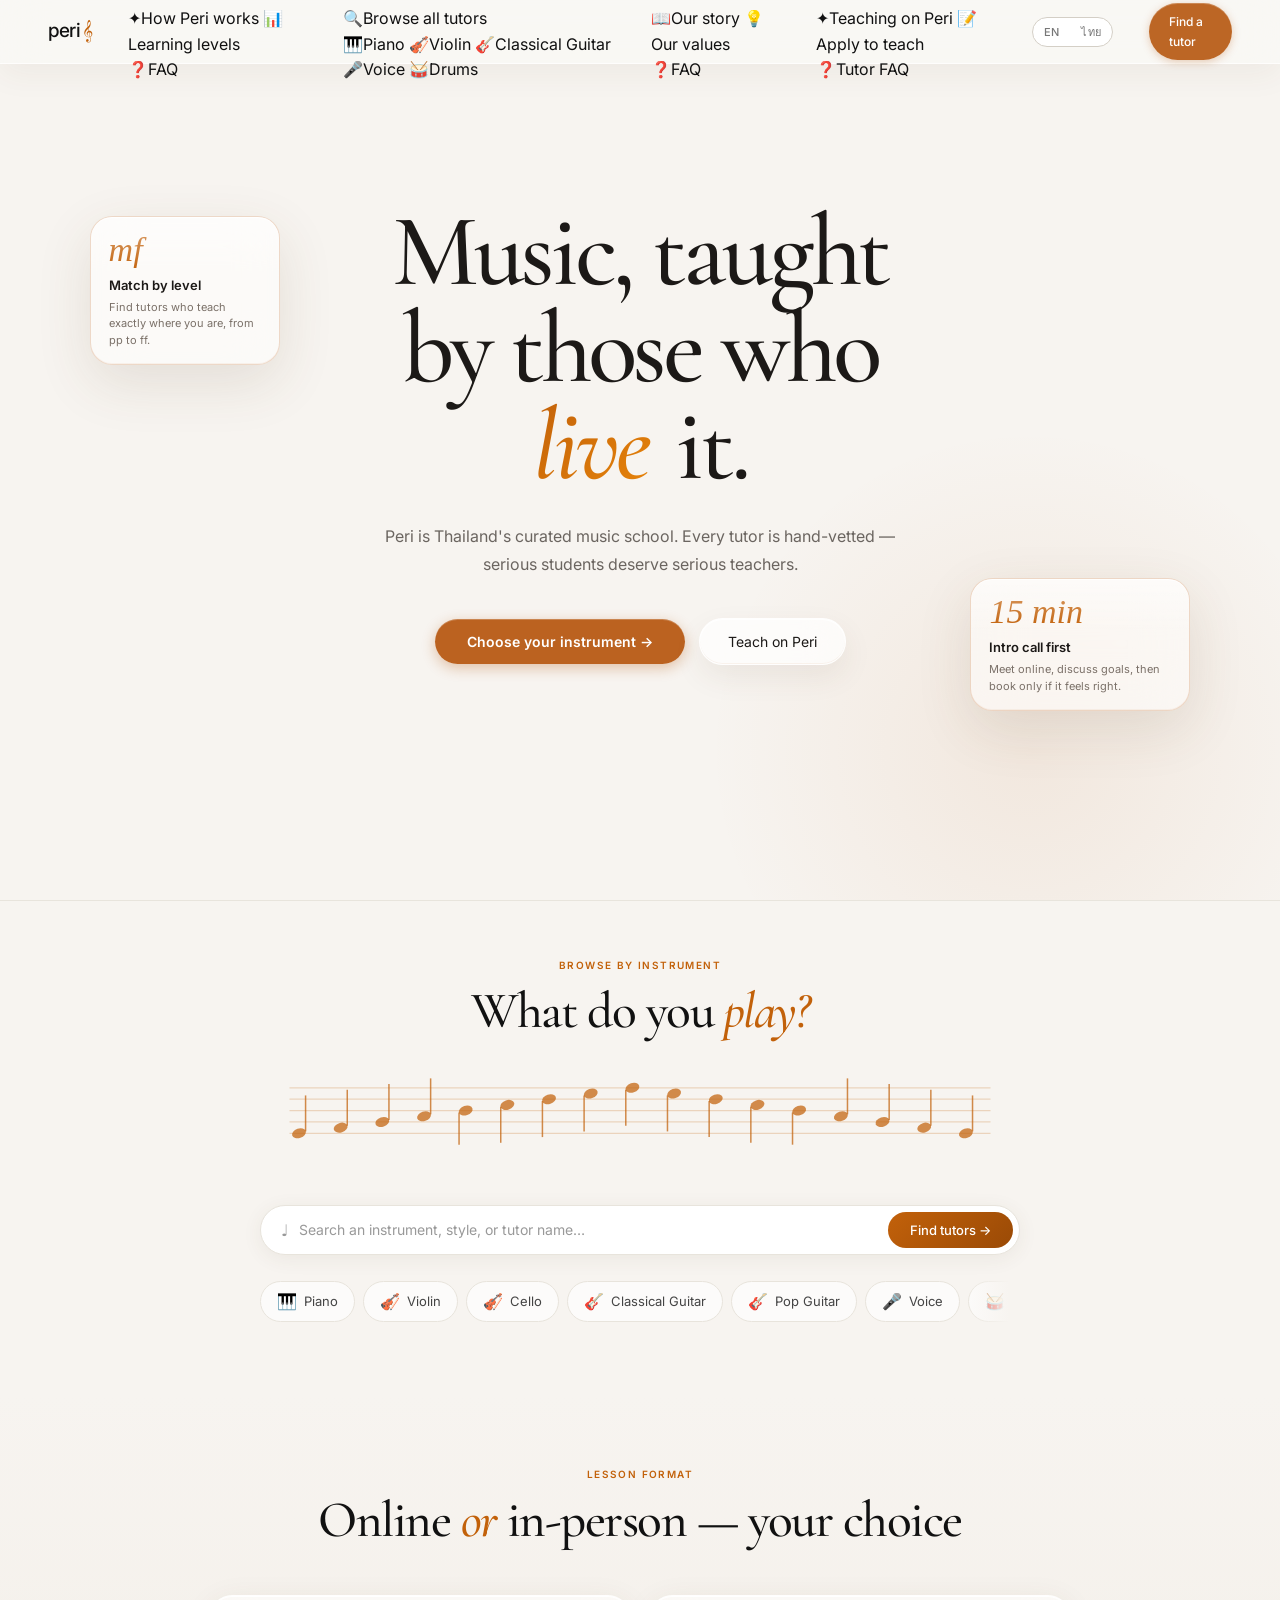
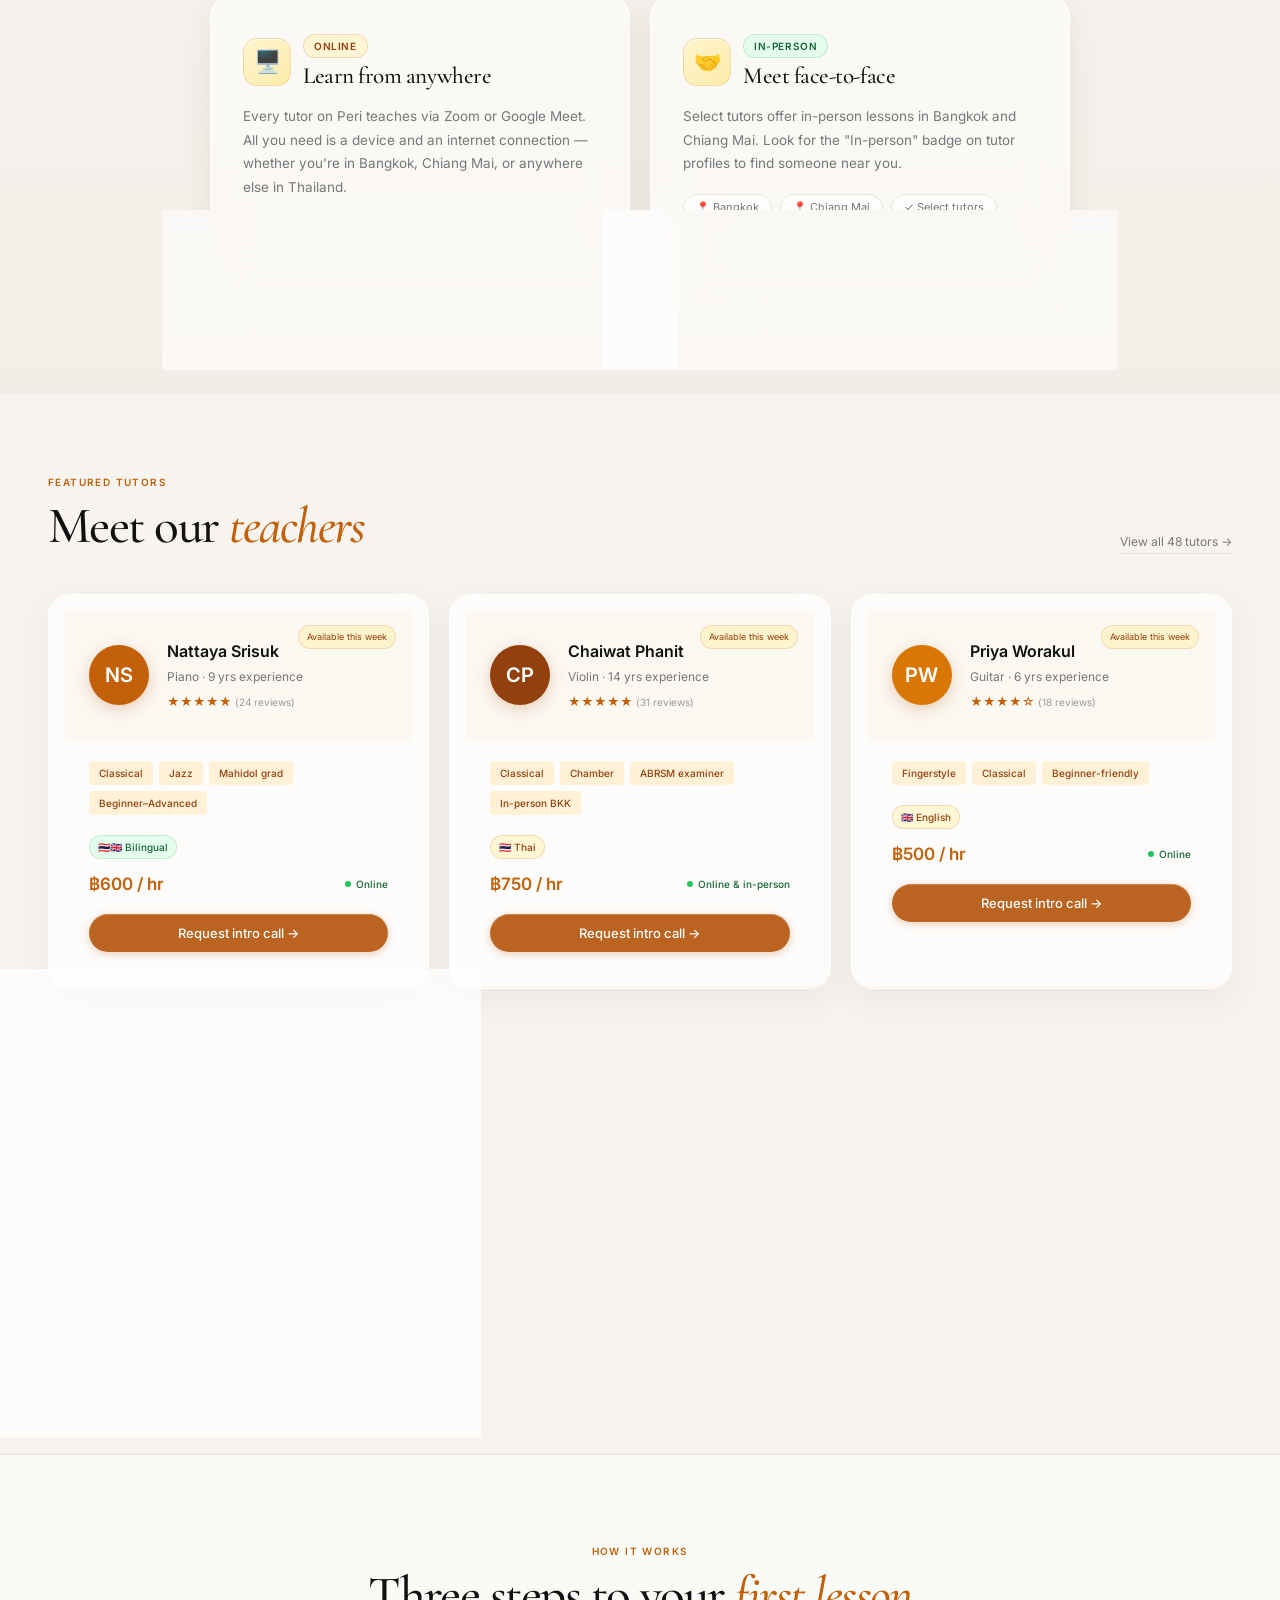
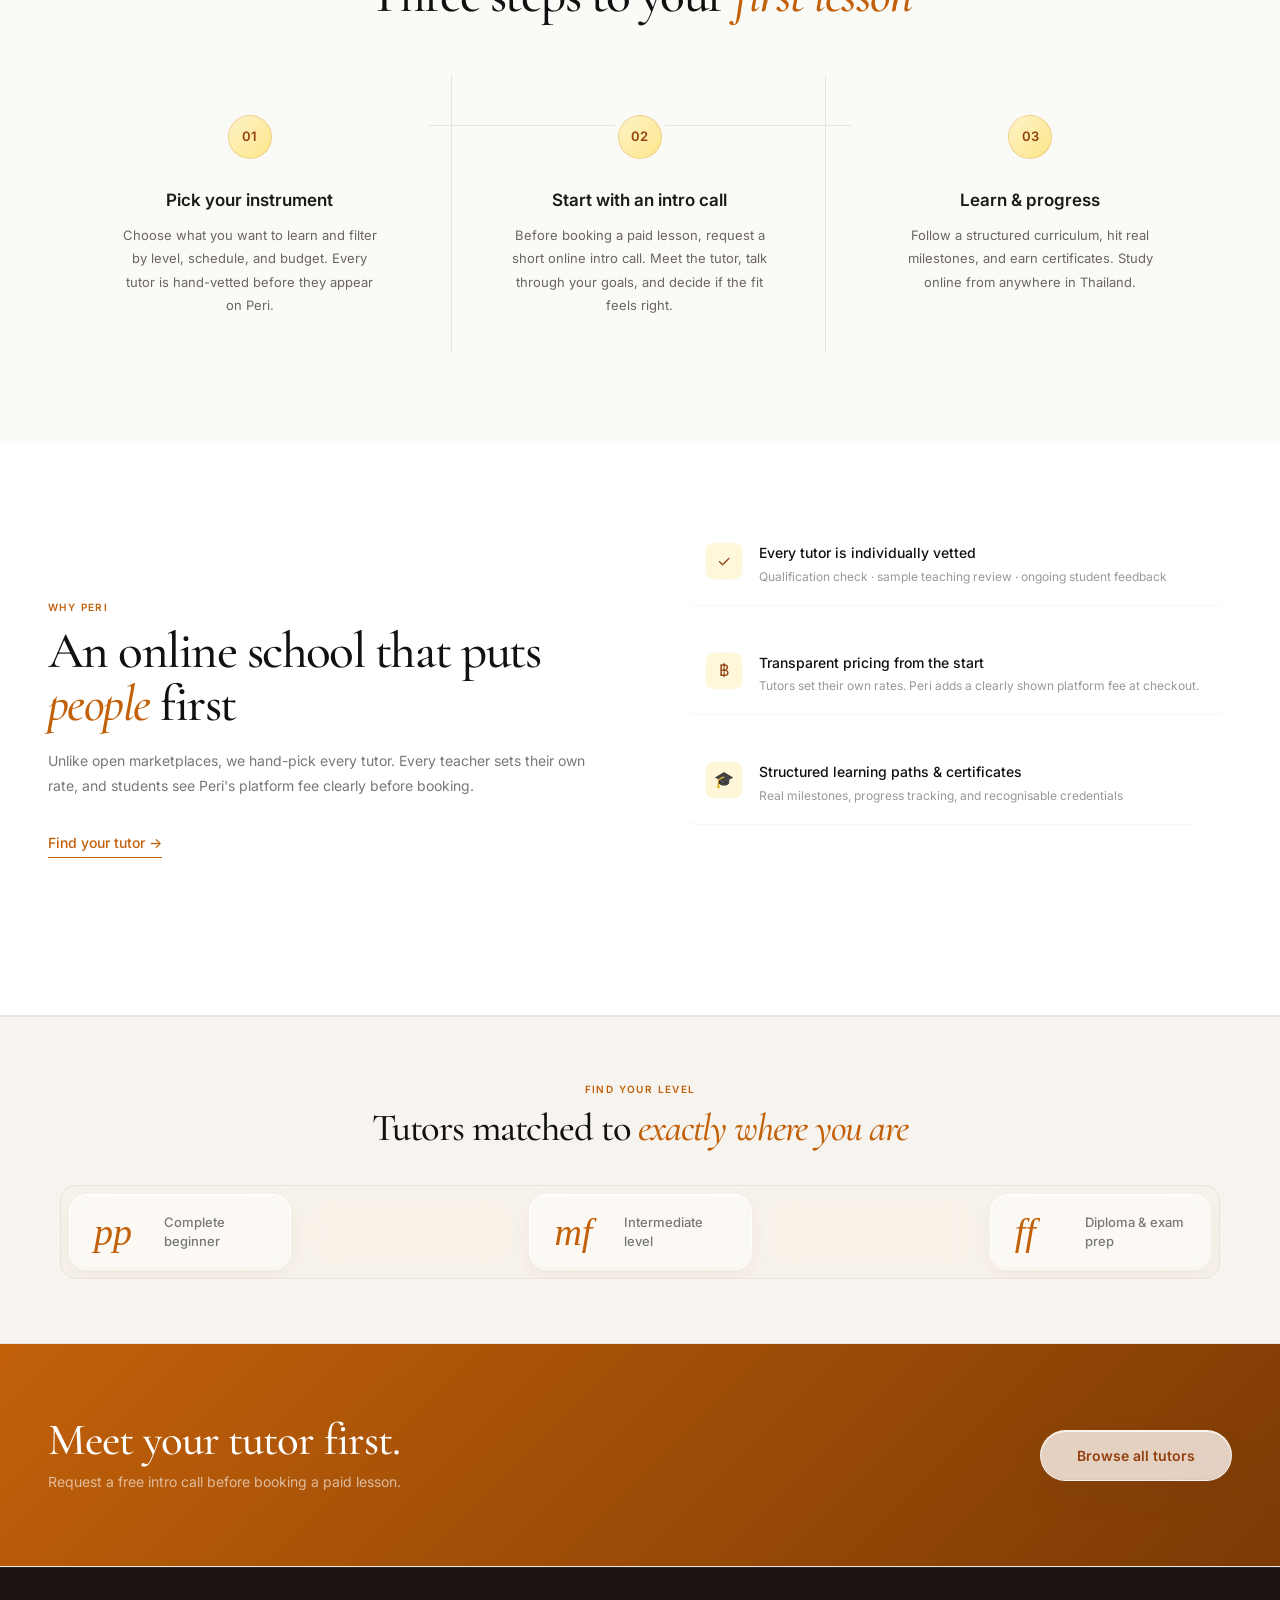
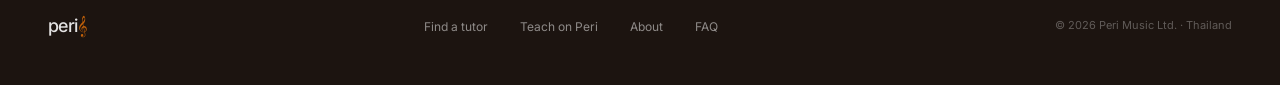
==== commit 1498b6a6: "Add files via upload" ====
--- a/Music App/index.html
+++ b/Music App/index.html
@@ -44,8 +44,7 @@
     .nav-cta {
       font-size: 12px; font-weight: 500; padding: 9px 20px;
       border-radius: 999px; background: rgba(180,83,9,0.88); color: #fff;
-      border: 0.5px solid rgba(255,255,255,0.52);
-      box-shadow: var(--glass-inner), 0 10px 24px rgba(180,83,9,0.18);
+      box-shadow: inset 0 1px 0 rgba(255,255,255,0.22), 0 2px 8px rgba(180,83,9,0.28);
       transition: opacity 0.15s, transform 0.15s;
     }
     .nav-cta:hover { opacity: 0.9; transform: translateY(-1px); }
@@ -148,11 +147,11 @@
     .hero-btn-primary {
       padding: 14px 32px; background: rgba(180,83,9,0.9); color: #fff;
       border-radius: 999px; font-size: 14px; font-weight: 600;
-      border: 0.5px solid rgba(255,255,255,0.58); cursor: pointer; font-family: 'Inter', sans-serif;
-      box-shadow: var(--glass-inner), 0 16px 34px rgba(180,83,9,0.22);
+      cursor: pointer; font-family: 'Inter', sans-serif;
+      box-shadow: inset 0 1px 0 rgba(255,255,255,0.22), 0 4px 14px rgba(180,83,9,0.32);
       transition: background 0.15s, transform 0.15s, box-shadow 0.15s;
     }
-    .hero-btn-primary:hover { background: #92400E; transform: translateY(-2px); box-shadow: var(--glass-inner), 0 20px 42px rgba(180,83,9,0.26); }
+    .hero-btn-primary:hover { background: #92400E; transform: translateY(-2px); box-shadow: inset 0 1px 0 rgba(255,255,255,0.18), 0 8px 22px rgba(180,83,9,0.38); }
     .hero-btn-ghost {
       padding: 14px 28px; color: #1C1917; font-size: 14px;
       border: 0.5px solid var(--glass-border); border-radius: 999px;
@@ -407,7 +406,9 @@
       display: flex; align-items: center; justify-content: center;
       font-size: 20px; font-weight: 600; flex-shrink: 0;
       box-shadow: 0 4px 14px rgba(180,83,9,0.25);
-    }
+      overflow: hidden;
+    }
+    .tc-av img { width: 100%; height: 100%; object-fit: cover; object-position: center top; border-radius: 50%; }
     .tc-headinfo {}
     .tc-name {
       font-size: 16px; font-weight: 600; color: var(--text);
@@ -435,8 +436,8 @@
       display: block; width: 100%; margin-top: 16px; padding: 11px;
       background: rgba(180,83,9,0.9); color: #fff; border-radius: 999px;
       font-size: 13px; font-weight: 500; text-align: center;
-      border: 0.5px solid rgba(255,255,255,0.55); cursor: pointer; font-family: 'Inter', sans-serif;
-      box-shadow: var(--glass-inner), 0 10px 22px rgba(180,83,9,0.16);
+      cursor: pointer; font-family: 'Inter', sans-serif;
+      box-shadow: inset 0 1px 0 rgba(255,255,255,0.22), 0 2px 8px rgba(180,83,9,0.28);
       transition: opacity 0.15s, transform 0.15s;
     }
     .tc-cta:hover { opacity: 0.92; transform: translateY(-1px); }
@@ -564,6 +565,7 @@
       .hc { border-right: 0.5px solid var(--border); }
       .why-layout { grid-template-columns: 1fr; gap: 40px; }
       .cta-inner { flex-direction: column; align-items: flex-start; }
+      #format > .wrap > div[style*="grid-template-columns:1fr 1fr"] { grid-template-columns: 1fr !important; }
     }
     @media (max-width: 600px) {
       .s { padding: 56px 24px; }
@@ -572,6 +574,7 @@
       .hero-btn-primary, .hero-btn-ghost { width: 100%; }
       .dyn-strip { flex-direction: column; padding: 8px 24px; }
       .tutors-grid { grid-template-columns: 1fr; }
+      #format { padding: 56px 24px 64px !important; }
     }
   </style>
 </head>
@@ -581,13 +584,48 @@
 <nav class="nav" id="mainNav">
   <div class="nav-inner">
     <a href="index.html" class="nav-logo">peri<span class="clef">𝄞</span></a>
-    <a href="tutors.html" class="nav-link" data-lang="nav.instru">Instruments</a>
-    <a href="tutors.html" class="nav-link" data-lang="nav.tutors">Tutors</a>
-    <a href="about.html" class="nav-link" data-lang="nav.about">About</a>
-    <a href="teach.html" class="nav-link" data-lang="nav.teach">Teach on Peri</a>
+    <div class="nav-item">
+      <a href="index.html#how" class="nav-link" data-lang="nav.how">How it works</a>
+      <div class="nav-dropdown">
+        <a href="index.html#how" class="nav-drop-link"><span class="nav-drop-icon">✦</span><span data-lang="nav.d.how">How Peri works</span></a>
+        <a href="levels.html" class="nav-drop-link"><span class="nav-drop-icon">📊</span><span data-lang="nav.d.levels">Learning levels</span></a>
+        <div class="nav-drop-divider"></div>
+        <a href="faq.html" class="nav-drop-link"><span class="nav-drop-icon">❓</span><span data-lang="nav.d.faq">FAQ</span></a>
+      </div>
+    </div>
+    <div class="nav-item">
+      <a href="tutors.html" class="nav-link" data-lang="nav.tutors">Find a tutor</a>
+      <div class="nav-dropdown">
+        <a href="tutors.html" class="nav-drop-link"><span class="nav-drop-icon">🔍</span><span data-lang="nav.d.all">Browse all tutors</span></a>
+        <div class="nav-drop-divider"></div>
+        <a href="tutors.html#Piano" class="nav-drop-link"><span class="nav-drop-icon">🎹</span><span data-lang="inst.piano">Piano</span></a>
+        <a href="tutors.html#Violin" class="nav-drop-link"><span class="nav-drop-icon">🎻</span><span data-lang="inst.violin">Violin</span></a>
+        <a href="tutors.html#Guitar" class="nav-drop-link"><span class="nav-drop-icon">🎸</span><span data-lang="inst.cguitar">Guitar</span></a>
+        <a href="tutors.html#Voice" class="nav-drop-link"><span class="nav-drop-icon">🎤</span><span data-lang="inst.voice">Voice</span></a>
+        <a href="tutors.html#Drums" class="nav-drop-link"><span class="nav-drop-icon">🥁</span><span data-lang="inst.drums">Drums</span></a>
+      </div>
+    </div>
+    <div class="nav-item">
+      <a href="about.html" class="nav-link" data-lang="nav.about">About</a>
+      <div class="nav-dropdown">
+        <a href="about.html" class="nav-drop-link"><span class="nav-drop-icon">📖</span><span data-lang="nav.d.story">Our story</span></a>
+        <a href="about.html#values" class="nav-drop-link"><span class="nav-drop-icon">💡</span><span data-lang="nav.d.values">Our values</span></a>
+        <div class="nav-drop-divider"></div>
+        <a href="faq.html" class="nav-drop-link"><span class="nav-drop-icon">❓</span><span data-lang="nav.d.faq">FAQ</span></a>
+      </div>
+    </div>
+    <div class="nav-item">
+      <a href="teach.html" class="nav-link" data-lang="nav.teach">Teach on Peri</a>
+      <div class="nav-dropdown">
+        <a href="teach.html" class="nav-drop-link"><span class="nav-drop-icon">✦</span><span data-lang="nav.d.teach.ov">Teaching on Peri</span></a>
+        <a href="teach.html#apply" class="nav-drop-link"><span class="nav-drop-icon">📝</span><span data-lang="nav.d.apply">Apply to teach</span></a>
+        <div class="nav-drop-divider"></div>
+        <a href="faq.html#tutors" class="nav-drop-link"><span class="nav-drop-icon">❓</span><span data-lang="nav.d.tfaq">Tutor FAQ</span></a>
+      </div>
+    </div>
     <div class="lang-toggle">
-      <button class="lang-btn active" data-lang-switcher="en" onclick="window.Peri.setLang('en')">EN</button>
-      <button class="lang-btn" data-lang-switcher="th" onclick="window.Peri.setLang('th')">ไทย</button>
+      <button class="lang-btn active" data-setlang="en" onclick="window.Peri.setLang('en')">EN</button>
+      <button class="lang-btn" data-setlang="th" onclick="window.Peri.setLang('th')">ไทย</button>
     </div>
     <a href="tutors.html" class="nav-cta" data-lang="nav.cta.alt">Find a tutor</a>
   </div>
@@ -807,6 +845,88 @@
   </div>
 </section>
 
+<!-- ═══ FORMAT SECTION ═══ -->
+<section id="format" style="padding: 72px 48px 80px; background: linear-gradient(180deg, #F7F4F0 0%, #F2EDE6 100%);">
+  <div class="wrap" style="max-width:1120px; margin:0 auto;">
+    <p class="s-label" style="text-align:center; margin-bottom:12px;" data-lang="idx.fmt.label">Lesson format</p>
+    <h2 class="s-title" style="text-align:center; margin-bottom:48px;" data-lang-html="idx.fmt.title">Online <em>or</em> in-person — your choice</h2>
+
+    <div style="display:grid; grid-template-columns:1fr 1fr; gap:20px; max-width:860px; margin:0 auto;">
+
+      <!-- Online card -->
+      <div style="
+        background: rgba(255,255,255,0.58);
+        border: 0.5px solid rgba(255,255,255,0.80);
+        border-radius: 22px;
+        padding: 36px 32px 32px;
+        backdrop-filter: blur(20px) saturate(1.3);
+        -webkit-backdrop-filter: blur(20px) saturate(1.3);
+        box-shadow: inset 0 1px 0 rgba(255,255,255,0.92), inset 0 -1px 0 rgba(0,0,0,0.03), 0 8px 32px rgba(92,64,37,0.09);
+        display: flex; flex-direction: column; gap: 14px;
+        transition: transform 0.2s, box-shadow 0.2s;
+      " onmouseenter="this.style.transform='translateY(-4px)';this.style.boxShadow='inset 0 1px 0 rgba(255,255,255,0.92),inset 0 -1px 0 rgba(0,0,0,0.03),0 18px 48px rgba(92,64,37,0.14)'"
+         onmouseleave="this.style.transform='';this.style.boxShadow='inset 0 1px 0 rgba(255,255,255,0.92),inset 0 -1px 0 rgba(0,0,0,0.03),0 8px 32px rgba(92,64,37,0.09)'">
+        <div style="display:flex; align-items:center; gap:12px;">
+          <div style="
+            width:48px; height:48px; border-radius:14px; flex-shrink:0;
+            background: linear-gradient(135deg, rgba(254,243,199,0.9), rgba(253,230,138,0.7));
+            border: 0.5px solid rgba(180,83,9,0.15);
+            display:flex; align-items:center; justify-content:center;
+            font-size:22px;
+            box-shadow: inset 0 1px 0 rgba(255,255,255,0.85);
+          ">🖥️</div>
+          <div>
+            <span style="display:inline-block; font-size:10px; font-weight:600; letter-spacing:0.06em; text-transform:uppercase; color:var(--amber-text); background:rgba(254,243,199,0.72); border:0.5px solid rgba(180,83,9,0.18); border-radius:999px; padding:3px 10px; margin-bottom:5px;" data-lang="idx.fmt.online.tag">Online</span>
+            <h3 style="font-family:'Cormorant Garamond',serif; font-size:1.45rem; font-weight:500; letter-spacing:-0.02em; color:var(--dark); line-height:1.2;" data-lang="idx.fmt.online.h">Learn from anywhere</h3>
+          </div>
+        </div>
+        <p style="font-size:13.5px; color:var(--text-3); line-height:1.75;" data-lang="idx.fmt.online.d">Every tutor on Peri teaches via Zoom or Google Meet. All you need is a device and an internet connection — whether you're in Bangkok, Chiang Mai, or anywhere else in Thailand.</p>
+        <div style="display:flex; flex-wrap:wrap; gap:8px; margin-top:4px;">
+          <span style="font-size:11px; color:var(--text-3); background:rgba(255,255,255,0.6); border:0.5px solid var(--border); border-radius:999px; padding:4px 12px;">✓ Zoom &amp; Google Meet</span>
+          <span style="font-size:11px; color:var(--text-3); background:rgba(255,255,255,0.6); border:0.5px solid var(--border); border-radius:999px; padding:4px 12px;">✓ Flexible scheduling</span>
+          <span style="font-size:11px; color:var(--text-3); background:rgba(255,255,255,0.6); border:0.5px solid var(--border); border-radius:999px; padding:4px 12px;">✓ All tutors available</span>
+        </div>
+      </div>
+
+      <!-- In-person card -->
+      <div style="
+        background: rgba(255,255,255,0.58);
+        border: 0.5px solid rgba(255,255,255,0.80);
+        border-radius: 22px;
+        padding: 36px 32px 32px;
+        backdrop-filter: blur(20px) saturate(1.3);
+        -webkit-backdrop-filter: blur(20px) saturate(1.3);
+        box-shadow: inset 0 1px 0 rgba(255,255,255,0.92), inset 0 -1px 0 rgba(0,0,0,0.03), 0 8px 32px rgba(92,64,37,0.09);
+        display: flex; flex-direction: column; gap: 14px;
+        transition: transform 0.2s, box-shadow 0.2s;
+      " onmouseenter="this.style.transform='translateY(-4px)';this.style.boxShadow='inset 0 1px 0 rgba(255,255,255,0.92),inset 0 -1px 0 rgba(0,0,0,0.03),0 18px 48px rgba(92,64,37,0.14)'"
+         onmouseleave="this.style.transform='';this.style.boxShadow='inset 0 1px 0 rgba(255,255,255,0.92),inset 0 -1px 0 rgba(0,0,0,0.03),0 8px 32px rgba(92,64,37,0.09)'">
+        <div style="display:flex; align-items:center; gap:12px;">
+          <div style="
+            width:48px; height:48px; border-radius:14px; flex-shrink:0;
+            background: linear-gradient(135deg, rgba(254,243,199,0.9), rgba(253,230,138,0.7));
+            border: 0.5px solid rgba(180,83,9,0.15);
+            display:flex; align-items:center; justify-content:center;
+            font-size:22px;
+            box-shadow: inset 0 1px 0 rgba(255,255,255,0.85);
+          ">🤝</div>
+          <div>
+            <span style="display:inline-block; font-size:10px; font-weight:600; letter-spacing:0.06em; text-transform:uppercase; color:#166534; background:rgba(220,252,231,0.72); border:0.5px solid rgba(22,163,74,0.18); border-radius:999px; padding:3px 10px; margin-bottom:5px;" data-lang="idx.fmt.person.tag">In-person</span>
+            <h3 style="font-family:'Cormorant Garamond',serif; font-size:1.45rem; font-weight:500; letter-spacing:-0.02em; color:var(--dark); line-height:1.2;" data-lang="idx.fmt.person.h">Meet face-to-face</h3>
+          </div>
+        </div>
+        <p style="font-size:13.5px; color:var(--text-3); line-height:1.75;" data-lang="idx.fmt.person.d">Select tutors offer in-person lessons in Bangkok and Chiang Mai. Look for the "In-person" badge on tutor profiles to find someone near you.</p>
+        <div style="display:flex; flex-wrap:wrap; gap:8px; margin-top:4px;">
+          <span style="font-size:11px; color:var(--text-3); background:rgba(255,255,255,0.6); border:0.5px solid var(--border); border-radius:999px; padding:4px 12px;">📍 Bangkok</span>
+          <span style="font-size:11px; color:var(--text-3); background:rgba(255,255,255,0.6); border:0.5px solid var(--border); border-radius:999px; padding:4px 12px;">📍 Chiang Mai</span>
+          <span style="font-size:11px; color:var(--text-3); background:rgba(255,255,255,0.6); border:0.5px solid var(--border); border-radius:999px; padding:4px 12px;">✓ Select tutors</span>
+        </div>
+      </div>
+
+    </div>
+  </div>
+</section>
+
 <!-- ═══ TUTORS ═══ -->
 <section class="s" id="tutors" style="background:#F7F4F0; border-bottom:0.5px solid var(--border);">
   <div class="wrap">
@@ -898,6 +1018,34 @@
           <div class="tc-footer">
             <div class="tc-price">฿500 / hr</div>
             <div class="tc-pill"><div class="tc-dot"></div><span data-lang="idx.tut.online">Online</span></div>
+          </div>
+          <button class="tc-cta" data-lang="idx.tut.cta">Request intro call →</button>
+        </div>
+      </a>
+
+      <!-- Card 4: Cello -->
+      <a href="kesara.html" class="tc" data-inst="cello">
+        <div class="tc-head">
+          <div class="tc-av"><img src="kesara.jpg" alt="Kesara Bunayamongkol"/></div>
+          <div class="tc-headinfo">
+            <div class="tc-name">Kesara Bunayamongkol</div>
+            <div class="tc-inst-label">Cello · 6+ yrs experience</div>
+            <div class="tc-stars">★★★★★ <span class="tc-reviews">New</span></div>
+          </div>
+        </div>
+        <div class="tc-body">
+          <div class="tc-tags">
+            <span class="tc-tag">ABRSM</span>
+            <span class="tc-tag">Suzuki</span>
+            <span class="tc-tag">RCM · SFCM</span>
+            <span class="tc-tag">All ages</span>
+          </div>
+          <div style="margin-bottom:12px;">
+            <span class="tc-lang-badge">🇬🇧 English</span>
+          </div>
+          <div class="tc-footer">
+            <div class="tc-price">฿1,200 / hr</div>
+            <div class="tc-pill"><div class="tc-dot"></div><span data-lang="idx.tut.online">Online + In-person</span></div>
           </div>
           <button class="tc-cta" data-lang="idx.tut.cta">Request intro call →</button>
         </div>
